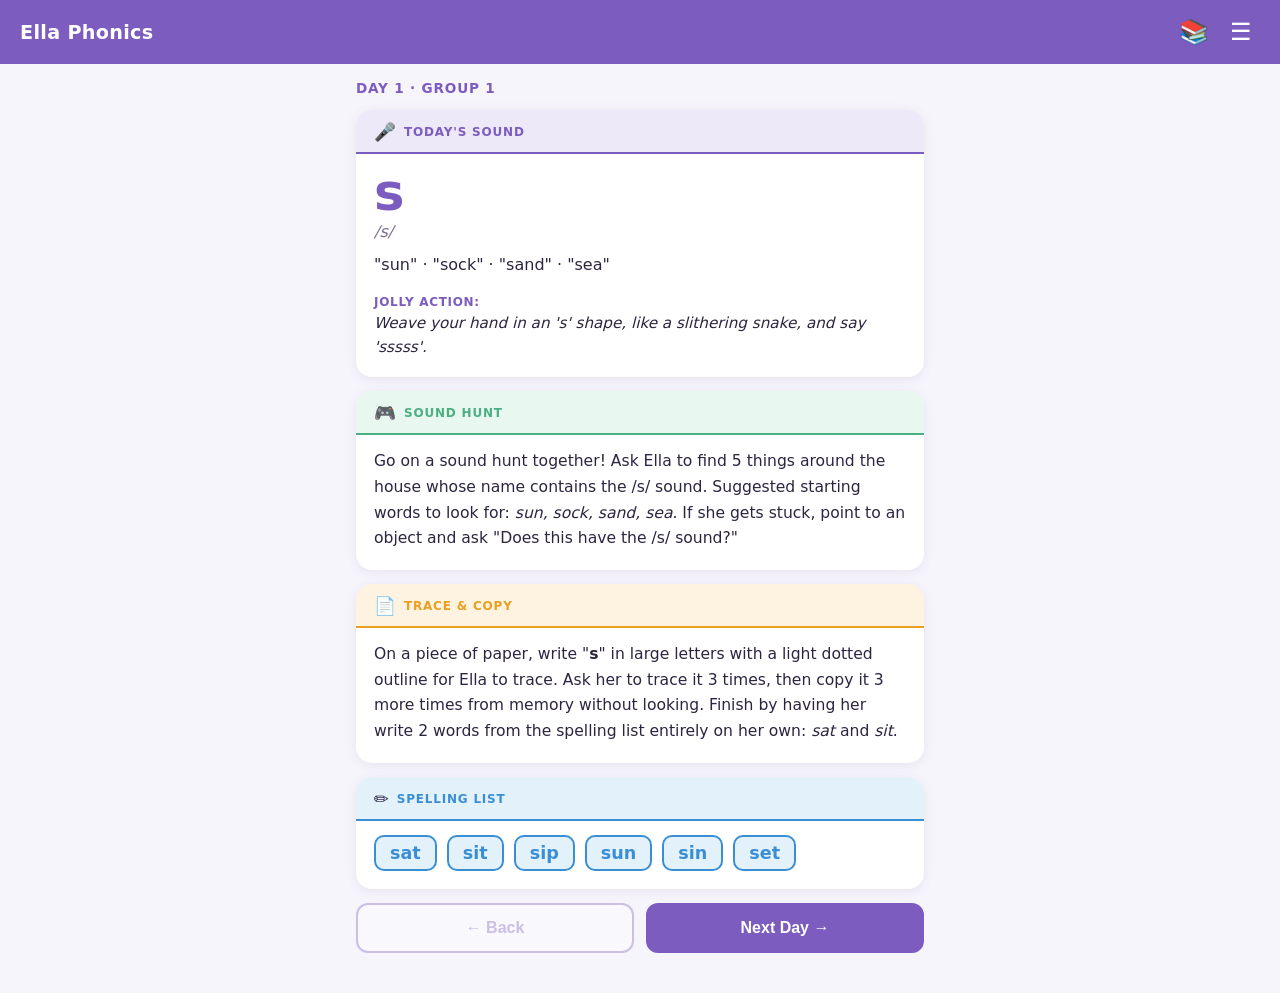
==== index.html @ 1ae78e82 "Add worksheet library with 19 corrected images - Worksheet library view (📚 button in header) showing" ====
<!DOCTYPE html>
<html lang="en">
<head>
  <meta charset="UTF-8" />
  <meta name="viewport" content="width=device-width, initial-scale=1.0" />
  <meta name="theme-color" content="#7c5cbf" />
  <meta name="description" content="Daily Jolly Phonics lesson planner for Ella" />
  <meta name="apple-mobile-web-app-capable" content="yes" />
  <meta name="apple-mobile-web-app-status-bar-style" content="default" />
  <meta name="apple-mobile-web-app-title" content="Ella Phonics" />
  <link rel="apple-touch-icon" href="icons/icon.svg" />
  <link rel="manifest" href="manifest.json" />
  <link rel="stylesheet" href="style.css" />
  <title>Ella Phonics</title>
</head>
<body>

  <!-- ── HEADER ─────────────────────────────────────────── -->
  <header class="app-header">
    <div class="header-left">
      <span class="app-title">Ella Phonics</span>
    </div>
    <div class="header-right">
      <button class="icon-btn" id="worksheetLibBtn" aria-label="Worksheet library" title="Worksheet Library">&#128218;</button>
      <button class="icon-btn" id="menuBtn" aria-label="Open menu">&#9776;</button>
    </div>
  </header>

  <!-- ── MAIN LESSON VIEW ───────────────────────────────── -->
  <main id="lessonView" class="view active">
    <div class="day-label" id="dayLabel">Day 1 &middot; Group 1</div>

    <!-- Sound Card -->
    <section class="card card-sound" id="soundCard">
      <div class="card-header">
        <span class="card-icon">&#127908;</span>
        <span class="card-title">Today's Sound</span>
      </div>
      <div class="sound-display" id="soundSpelling"></div>
      <div class="sound-phoneme" id="soundPhoneme"></div>
      <div class="sound-keywords" id="soundKeywords"></div>
      <div class="sound-action-label">Jolly Action:</div>
      <div class="sound-action" id="soundAction"></div>
    </section>

    <!-- Game Card -->
    <section class="card card-game" id="gameCard">
      <div class="card-header">
        <span class="card-icon">&#127918;</span>
        <span class="card-title" id="gameTitle">Game</span>
      </div>
      <div class="card-body" id="gameBody"></div>
    </section>

    <!-- Worksheet Card -->
    <section class="card card-worksheet" id="worksheetCard">
      <div class="card-header">
        <span class="card-icon">&#128196;</span>
        <span class="card-title" id="worksheetTitle">Worksheet</span>
      </div>
      <div class="card-body" id="worksheetBody"></div>
    </section>

    <!-- Spelling List Card -->
    <section class="card card-spelling" id="spellingCard">
      <div class="card-header">
        <span class="card-icon">&#9999;&#65039;</span>
        <span class="card-title">Spelling List</span>
      </div>
      <ul class="spelling-list" id="spellingList"></ul>
    </section>

    <!-- Navigation -->
    <nav class="lesson-nav">
      <button class="nav-btn" id="prevBtn" aria-label="Previous day">&larr; Back</button>
      <button class="nav-btn nav-btn-primary" id="nextBtn" aria-label="Next day">Next Day &rarr;</button>
    </nav>
  </main>

  <!-- ── MENU / SETTINGS VIEW ───────────────────────────── -->
  <div id="menuOverlay" class="overlay hidden"></div>
  <aside id="menuPanel" class="menu-panel hidden">
    <div class="menu-header">
      <span class="menu-title">Menu</span>
      <button class="icon-btn" id="closeMenuBtn" aria-label="Close menu">&times;</button>
    </div>

    <div class="menu-section">
      <label class="menu-label" for="dayPicker">Jump to Day</label>
      <div class="day-picker-row">
        <select id="dayPicker" class="day-select"></select>
        <button class="btn-secondary" id="goToDay">Go</button>
      </div>
    </div>

    <div class="menu-section">
      <div class="menu-label">Progress</div>
      <div id="progressSummary" class="progress-summary"></div>
    </div>

    <div class="menu-section">
      <div class="curriculum-list" id="curriculumList"></div>
    </div>

    <div class="menu-section">
      <button class="btn-danger" id="resetBtn">Reset Progress</button>
    </div>
  </aside>

  <!-- ── WORKSHEET LIBRARY VIEW ───────────────────────── -->
  <main id="worksheetLibView" class="view">
    <div class="lib-header">
      <button class="icon-btn lib-back-btn" id="libBackBtn" aria-label="Back to lesson">&#8592; Back</button>
      <span class="lib-title">Worksheet Library</span>
    </div>
    <p class="lib-subtitle">Tap any worksheet to open it full screen.</p>
    <div class="worksheet-grid" id="worksheetGrid"></div>
  </main>

  <!-- ── WORKSHEET LIGHTBOX ────────────────────────────── -->
  <div id="lightboxOverlay" class="lightbox-overlay hidden">
    <button class="lightbox-close" id="lightboxClose" aria-label="Close">&times;</button>
    <div class="lightbox-label" id="lightboxLabel"></div>
    <img class="lightbox-img" id="lightboxImg" src="" alt="Worksheet" />
  </div>

  <!-- ── SCRIPTS ────────────────────────────────────────── -->
  <script src="curriculum.js"></script>
  <script src="worksheets.js"></script>
  <script src="app.js"></script>
  <script>
    // Register service worker
    if ('serviceWorker' in navigator) {
      window.addEventListener('load', () => {
        navigator.serviceWorker.register('sw.js').catch(() => {});
      });
    }
  </script>
</body>
</html>
---- style.css ----
/* ── RESET & BASE ─────────────────────────────────────── */
*, *::before, *::after { box-sizing: border-box; margin: 0; padding: 0; }

:root {
  --purple:     #7c5cbf;
  --purple-light: #ede9f8;
  --green:      #4caf82;
  --green-light: #e8f7f0;
  --amber:      #e8a020;
  --amber-light: #fdf3e0;
  --blue:       #3a8fd4;
  --blue-light: #e3f1fb;
  --bg:         #f7f5fc;
  --text:       #2d2540;
  --text-muted: #7a6e8e;
  --card-bg:    #ffffff;
  --radius:     16px;
  --shadow:     0 2px 12px rgba(44,34,80,0.09);
  --font:       system-ui, -apple-system, sans-serif;
}

html { font-size: 16px; }

body {
  font-family: var(--font);
  background: var(--bg);
  color: var(--text);
  min-height: 100dvh;
  padding-bottom: env(safe-area-inset-bottom, 16px);
}

/* ── HEADER ───────────────────────────────────────────── */
.app-header {
  display: flex;
  align-items: center;
  justify-content: space-between;
  padding: 14px 20px;
  background: var(--purple);
  color: #fff;
  position: sticky;
  top: 0;
  z-index: 100;
}

.app-title {
  font-size: 1.2rem;
  font-weight: 700;
  letter-spacing: 0.3px;
}

.icon-btn {
  background: none;
  border: none;
  color: inherit;
  font-size: 1.5rem;
  cursor: pointer;
  padding: 6px 8px;
  border-radius: 8px;
  line-height: 1;
  touch-action: manipulation;
}

.icon-btn:hover { background: rgba(255,255,255,0.15); }

/* ── VIEWS ────────────────────────────────────────────── */
.view { display: none; padding: 16px; max-width: 600px; margin: 0 auto; }
.view.active { display: block; }

/* ── DAY LABEL ────────────────────────────────────────── */
.day-label {
  font-size: 0.85rem;
  font-weight: 600;
  color: var(--purple);
  text-transform: uppercase;
  letter-spacing: 0.8px;
  margin-bottom: 14px;
}

/* ── CARDS ────────────────────────────────────────────── */
.card {
  background: var(--card-bg);
  border-radius: var(--radius);
  box-shadow: var(--shadow);
  margin-bottom: 14px;
  overflow: hidden;
}

.card-header {
  display: flex;
  align-items: center;
  gap: 8px;
  padding: 12px 18px 10px;
  border-bottom: 2px solid transparent;
}

.card-icon { font-size: 1.1rem; }

.card-title {
  font-size: 0.75rem;
  font-weight: 700;
  text-transform: uppercase;
  letter-spacing: 0.8px;
}

.card-body {
  padding: 14px 18px 18px;
  font-size: 0.975rem;
  line-height: 1.65;
  color: var(--text);
}

/* Sound card */
.card-sound .card-header { border-bottom-color: var(--purple); background: var(--purple-light); }
.card-sound .card-title { color: var(--purple); }

.sound-display {
  padding: 10px 18px 0;
  font-size: 3.2rem;
  font-weight: 800;
  color: var(--purple);
  letter-spacing: 2px;
  line-height: 1.1;
}

.sound-phoneme {
  padding: 2px 18px 6px;
  font-size: 1rem;
  color: var(--text-muted);
  font-style: italic;
}

.sound-keywords {
  padding: 4px 18px 10px;
  font-size: 1rem;
  color: var(--text);
  line-height: 1.7;
}

.sound-action-label {
  padding: 6px 18px 2px;
  font-size: 0.75rem;
  font-weight: 700;
  text-transform: uppercase;
  letter-spacing: 0.7px;
  color: var(--purple);
}

.sound-action {
  padding: 0 18px 18px;
  font-size: 0.95rem;
  line-height: 1.6;
  color: var(--text);
  font-style: italic;
}

/* Game card */
.card-game .card-header { border-bottom-color: var(--green); background: var(--green-light); }
.card-game .card-title { color: var(--green); }

/* Worksheet card */
.card-worksheet .card-header { border-bottom-color: var(--amber); background: var(--amber-light); }
.card-worksheet .card-title { color: var(--amber); }

/* Spelling card */
.card-spelling .card-header { border-bottom-color: var(--blue); background: var(--blue-light); }
.card-spelling .card-title { color: var(--blue); }

.spelling-list {
  list-style: none;
  padding: 14px 18px 18px;
  display: flex;
  flex-wrap: wrap;
  gap: 10px;
}

.spelling-list li {
  background: var(--blue-light);
  border: 2px solid var(--blue);
  border-radius: 10px;
  padding: 6px 14px;
  font-size: 1.1rem;
  font-weight: 600;
  color: var(--blue);
}

/* ── NAVIGATION ───────────────────────────────────────── */
.lesson-nav {
  display: flex;
  gap: 12px;
  margin-top: 4px;
  margin-bottom: 24px;
}

.nav-btn {
  flex: 1;
  padding: 14px;
  border-radius: 12px;
  border: 2px solid var(--purple);
  background: var(--card-bg);
  color: var(--purple);
  font-size: 1rem;
  font-weight: 600;
  cursor: pointer;
  touch-action: manipulation;
  transition: background 0.15s, color 0.15s;
}

.nav-btn:hover, .nav-btn:active { background: var(--purple-light); }
.nav-btn:disabled { opacity: 0.35; cursor: default; }

.nav-btn-primary {
  background: var(--purple);
  color: #fff;
}
.nav-btn-primary:hover, .nav-btn-primary:active { background: #6a4faa; }
.nav-btn-primary:disabled { background: var(--purple); opacity: 0.35; }

/* ── MENU PANEL ───────────────────────────────────────── */
.overlay {
  position: fixed;
  inset: 0;
  background: rgba(0,0,0,0.4);
  z-index: 200;
}

.menu-panel {
  position: fixed;
  top: 0;
  right: 0;
  bottom: 0;
  width: min(320px, 90vw);
  background: var(--card-bg);
  z-index: 201;
  overflow-y: auto;
  display: flex;
  flex-direction: column;
  padding-bottom: env(safe-area-inset-bottom, 16px);
}

.hidden { display: none !important; }

.menu-header {
  display: flex;
  align-items: center;
  justify-content: space-between;
  padding: 16px 20px;
  background: var(--purple);
  color: #fff;
  position: sticky;
  top: 0;
}

.menu-title { font-size: 1.1rem; font-weight: 700; }

.menu-section {
  padding: 16px 20px;
  border-bottom: 1px solid #ede9f8;
}

.menu-label {
  font-size: 0.78rem;
  font-weight: 700;
  text-transform: uppercase;
  letter-spacing: 0.7px;
  color: var(--text-muted);
  margin-bottom: 10px;
}

.day-picker-row {
  display: flex;
  gap: 8px;
}

.day-select {
  flex: 1;
  padding: 10px 12px;
  border-radius: 10px;
  border: 2px solid #ede9f8;
  font-size: 0.95rem;
  background: var(--bg);
  color: var(--text);
}

.btn-secondary {
  padding: 10px 18px;
  border-radius: 10px;
  border: 2px solid var(--purple);
  background: var(--purple-light);
  color: var(--purple);
  font-size: 0.95rem;
  font-weight: 600;
  cursor: pointer;
}

.progress-summary {
  font-size: 0.95rem;
  color: var(--text);
  line-height: 1.6;
}

.curriculum-list {
  display: flex;
  flex-direction: column;
  gap: 4px;
}

.curriculum-item {
  display: flex;
  align-items: center;
  gap: 10px;
  padding: 8px 10px;
  border-radius: 10px;
  cursor: pointer;
  transition: background 0.12s;
}

.curriculum-item:hover { background: var(--purple-light); }
.curriculum-item.current { background: var(--purple-light); font-weight: 600; }
.curriculum-item.done { color: var(--text-muted); }

.curriculum-item .ci-day {
  font-size: 0.72rem;
  font-weight: 700;
  color: var(--text-muted);
  min-width: 36px;
}

.curriculum-item .ci-spelling {
  font-size: 1rem;
  font-weight: 700;
  min-width: 40px;
  color: var(--purple);
}

.curriculum-item .ci-sound {
  font-size: 0.85rem;
  color: var(--text-muted);
}

.curriculum-item .ci-check {
  margin-left: auto;
  font-size: 0.85rem;
  color: var(--green);
}

.group-header {
  font-size: 0.72rem;
  font-weight: 700;
  text-transform: uppercase;
  letter-spacing: 0.8px;
  color: var(--purple);
  padding: 12px 10px 4px;
}

.btn-danger {
  width: 100%;
  padding: 12px;
  border-radius: 10px;
  border: 2px solid #e05;
  background: #fff0f3;
  color: #c00040;
  font-size: 0.95rem;
  font-weight: 600;
  cursor: pointer;
}

/* ── WORKSHEET LIBRARY VIEW ───────────────────────────── */
.lib-header {
  display: flex;
  align-items: center;
  gap: 10px;
  padding: 12px 16px 8px;
  position: sticky;
  top: 0;
  background: var(--bg);
  z-index: 10;
}

.lib-back-btn {
  color: var(--purple);
  font-size: 1.1rem;
  font-weight: 700;
  padding: 6px 10px;
  border-radius: 8px;
}

.lib-back-btn:hover { background: var(--purple-light); }

.lib-title {
  font-size: 1.1rem;
  font-weight: 700;
  color: var(--text);
}

.lib-subtitle {
  font-size: 0.88rem;
  color: var(--text-muted);
  padding: 0 16px 12px;
}

.worksheet-grid {
  display: grid;
  grid-template-columns: 1fr 1fr;
  gap: 12px;
  padding: 0 16px 32px;
}

.ws-card {
  background: var(--card-bg);
  border-radius: 14px;
  box-shadow: var(--shadow);
  cursor: pointer;
  overflow: hidden;
  transition: transform 0.12s;
  -webkit-tap-highlight-color: transparent;
}

.ws-card:active { transform: scale(0.97); }

.ws-thumb {
  width: 100%;
  aspect-ratio: 3/4;
  object-fit: cover;
  object-position: top;
  display: block;
  background: #f0eef8;
}

.ws-info {
  padding: 8px 10px 10px;
}

.ws-title {
  font-size: 0.78rem;
  font-weight: 700;
  color: var(--purple);
  line-height: 1.3;
  margin-bottom: 2px;
}

.ws-desc {
  font-size: 0.7rem;
  color: var(--text-muted);
  line-height: 1.4;
}

/* ── LIGHTBOX ─────────────────────────────────────────── */
.lightbox-overlay {
  position: fixed;
  inset: 0;
  background: rgba(0,0,0,0.92);
  z-index: 500;
  display: flex;
  flex-direction: column;
  align-items: center;
  justify-content: flex-start;
  overflow-y: auto;
  padding: 16px;
}

.lightbox-close {
  position: fixed;
  top: 12px;
  right: 16px;
  background: rgba(255,255,255,0.15);
  border: none;
  color: #fff;
  font-size: 2rem;
  line-height: 1;
  padding: 4px 12px;
  border-radius: 8px;
  cursor: pointer;
  z-index: 501;
}

.lightbox-label {
  color: #fff;
  font-size: 0.9rem;
  font-weight: 600;
  text-align: center;
  margin: 48px 0 12px;
  padding: 0 40px;
  line-height: 1.4;
}

.lightbox-img {
  width: 100%;
  max-width: 700px;
  border-radius: 10px;
  display: block;
}
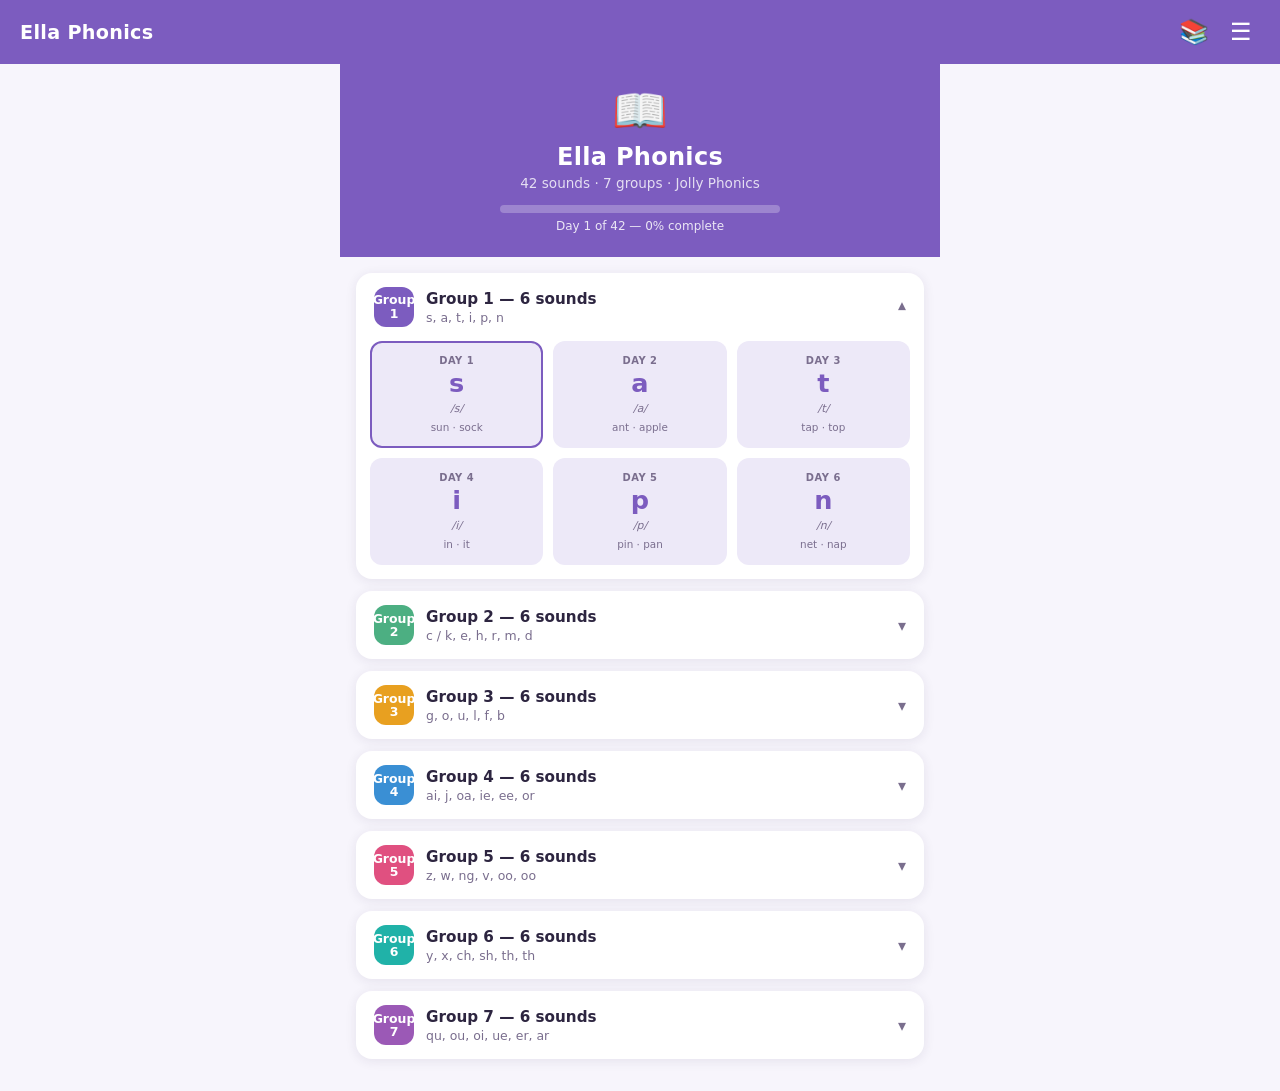
==== commit 21d4675b: "Add files via upload" ====
--- a/index.html
+++ b/index.html
@@ -8,14 +8,200 @@
   <meta name="apple-mobile-web-app-capable" content="yes" />
   <meta name="apple-mobile-web-app-status-bar-style" content="default" />
   <meta name="apple-mobile-web-app-title" content="Ella Phonics" />
-  <link rel="apple-touch-icon" href="icons/icon.svg" />
   <link rel="manifest" href="manifest.json" />
   <link rel="stylesheet" href="style.css" />
   <title>Ella Phonics</title>
+  <style>
+    /* ── DASHBOARD ─────────────────────────────────────── */
+    #dashboardView {
+      display: none;
+      padding: 0 0 32px;
+      max-width: 600px;
+      margin: 0 auto;
+    }
+    #dashboardView.active { display: block; }
+
+    .dash-hero {
+      background: var(--purple);
+      color: #fff;
+      padding: 20px 20px 24px;
+      text-align: center;
+    }
+    .dash-hero-emoji { font-size: 2.8rem; margin-bottom: 6px; }
+    .dash-hero-title { font-size: 1.5rem; font-weight: 800; letter-spacing: 0.3px; }
+    .dash-hero-sub { font-size: 0.85rem; opacity: 0.8; margin-top: 4px; }
+
+    .dash-progress-bar-wrap {
+      background: rgba(255,255,255,0.25);
+      border-radius: 99px;
+      height: 8px;
+      margin: 14px auto 0;
+      max-width: 280px;
+      overflow: hidden;
+    }
+    .dash-progress-bar-fill {
+      height: 100%;
+      background: #fff;
+      border-radius: 99px;
+      transition: width 0.4s;
+    }
+    .dash-progress-label {
+      font-size: 0.75rem;
+      opacity: 0.85;
+      margin-top: 6px;
+    }
+
+    .dash-groups { padding: 16px 16px 0; display: flex; flex-direction: column; gap: 12px; }
+
+    .group-card {
+      background: #fff;
+      border-radius: 16px;
+      box-shadow: 0 2px 12px rgba(44,34,80,0.09);
+      overflow: hidden;
+    }
+
+    .group-card-header {
+      display: flex;
+      align-items: center;
+      justify-content: space-between;
+      padding: 14px 18px;
+      cursor: pointer;
+      user-select: none;
+      -webkit-tap-highlight-color: transparent;
+    }
+    .group-card-header:active { background: var(--purple-light); }
+
+    .group-card-left { display: flex; align-items: center; gap: 12px; }
+
+    .group-badge {
+      width: 40px; height: 40px;
+      border-radius: 12px;
+      background: var(--purple);
+      color: #fff;
+      font-size: 0.78rem;
+      font-weight: 800;
+      display: flex; align-items: center; justify-content: center;
+      text-align: center;
+      line-height: 1.1;
+      flex-shrink: 0;
+    }
+
+    .group-card-title { font-size: 0.95rem; font-weight: 700; color: var(--text); }
+    .group-card-sounds { font-size: 0.78rem; color: var(--text-muted); margin-top: 2px; }
+
+    .group-chevron {
+      font-size: 1rem;
+      color: var(--text-muted);
+      transition: transform 0.2s;
+      flex-shrink: 0;
+    }
+    .group-card.open .group-chevron { transform: rotate(180deg); }
+
+    .group-day-grid {
+      display: none;
+      grid-template-columns: 1fr 1fr 1fr;
+      gap: 10px;
+      padding: 0 14px 14px;
+    }
+    .group-card.open .group-day-grid { display: grid; }
+
+    .day-tile {
+      background: var(--purple-light);
+      border-radius: 12px;
+      padding: 12px 10px;
+      cursor: pointer;
+      display: flex;
+      flex-direction: column;
+      align-items: center;
+      gap: 5px;
+      text-align: center;
+      border: 2px solid transparent;
+      transition: border-color 0.15s, background 0.15s;
+      -webkit-tap-highlight-color: transparent;
+      position: relative;
+    }
+    .day-tile:active { background: #ddd6f5; }
+    .day-tile.current-day { border-color: var(--purple); }
+    .day-tile.done-day { opacity: 0.55; }
+
+    .day-tile-day {
+      font-size: 0.62rem;
+      font-weight: 700;
+      text-transform: uppercase;
+      letter-spacing: 0.5px;
+      color: var(--text-muted);
+    }
+    .day-tile-spelling {
+      font-size: 1.6rem;
+      font-weight: 800;
+      color: var(--purple);
+      line-height: 1;
+    }
+    .day-tile-sound {
+      font-size: 0.68rem;
+      color: var(--text-muted);
+      font-style: italic;
+    }
+    .day-tile-keywords {
+      font-size: 0.65rem;
+      color: var(--text-muted);
+      line-height: 1.4;
+    }
+    .day-tile-check {
+      position: absolute;
+      top: 6px; right: 8px;
+      font-size: 0.75rem;
+      color: var(--green);
+      font-weight: 800;
+    }
+    .day-tile.current-day .day-tile-spelling { color: var(--purple); }
+
+    /* ── LESSON VIEW BACK BUTTON ───────────────────────── */
+    .lesson-back-btn {
+      display: flex;
+      align-items: center;
+      gap: 6px;
+      padding: 14px 20px 0;
+      max-width: 600px;
+      margin: 0 auto;
+    }
+    .back-btn {
+      background: none;
+      border: none;
+      color: var(--purple);
+      font-size: 0.9rem;
+      font-weight: 700;
+      cursor: pointer;
+      padding: 8px 0;
+      display: flex;
+      align-items: center;
+      gap: 4px;
+      -webkit-tap-highlight-color: transparent;
+    }
+    .back-btn:active { opacity: 0.6; }
+
+    /* ── VIEW TRANSITIONS ──────────────────────────────── */
+    .view, #dashboardView {
+      animation: none;
+    }
+    @keyframes slideInRight {
+      from { transform: translateX(100%); opacity: 0; }
+      to   { transform: translateX(0);    opacity: 1; }
+    }
+    @keyframes slideOutLeft {
+      from { transform: translateX(0);    opacity: 1; }
+      to   { transform: translateX(-30%); opacity: 0; }
+    }
+    .slide-in  { animation: slideInRight 0.22s ease both; }
+    .slide-out { animation: slideOutLeft 0.22s ease both; }
+
+    /* Hide header worksheet button when in lesson (back button handles nav) */
+    #worksheetLibBtn { display: inline-flex; }
+  </style>
 </head>
 <body>
 
-  <!-- ── HEADER ─────────────────────────────────────────── -->
+  <!-- ── HEADER ───────────────────────────────────────── -->
   <header class="app-header">
     <div class="header-left">
       <span class="app-title">Ella Phonics</span>
@@ -26,12 +212,32 @@
     </div>
   </header>
 
-  <!-- ── MAIN LESSON VIEW ───────────────────────────────── -->
-  <main id="lessonView" class="view active">
-    <div class="day-label" id="dayLabel">Day 1 &middot; Group 1</div>
+  <!-- ── DASHBOARD VIEW ───────────────────────────────── -->
+  <div id="dashboardView">
+    <div class="dash-hero">
+      <div class="dash-hero-emoji">📖</div>
+      <div class="dash-hero-title">Ella Phonics</div>
+      <div class="dash-hero-sub">42 sounds · 7 groups · Jolly Phonics</div>
+      <div class="dash-progress-bar-wrap">
+        <div class="dash-progress-bar-fill" id="dashProgressFill" style="width:0%"></div>
+      </div>
+      <div class="dash-progress-label" id="dashProgressLabel">Day 1 of 42</div>
+    </div>
+    <div class="dash-groups" id="dashGroups"></div>
+  </div>
+
+  <!-- ── LESSON VIEW ──────────────────────────────────── -->
+  <main id="lessonView" class="view">
+    <div class="lesson-back-btn">
+      <button class="back-btn" id="backToDashBtn">&#8592; All Groups</button>
+    </div>
+
+    <div style="padding: 8px 16px 0; max-width:600px; margin:0 auto;">
+      <div class="day-label" id="dayLabel">Day 1 · Group 1</div>
+    </div>
 
     <!-- Sound Card -->
-    <section class="card card-sound" id="soundCard">
+    <section class="card card-sound" id="soundCard" style="max-width:600px;margin:0 auto 14px;margin-left:16px;margin-right:16px;">
       <div class="card-header">
         <span class="card-icon">&#127908;</span>
         <span class="card-title">Today's Sound</span>
@@ -44,7 +250,7 @@
     </section>
 
     <!-- Game Card -->
-    <section class="card card-game" id="gameCard">
+    <section class="card card-game" id="gameCard" style="max-width:600px;margin:0 auto 14px;margin-left:16px;margin-right:16px;">
       <div class="card-header">
         <span class="card-icon">&#127918;</span>
         <span class="card-title" id="gameTitle">Game</span>
@@ -53,7 +259,7 @@
     </section>
 
     <!-- Worksheet Card -->
-    <section class="card card-worksheet" id="worksheetCard">
+    <section class="card card-worksheet" id="worksheetCard" style="max-width:600px;margin:0 auto 14px;margin-left:16px;margin-right:16px;">
       <div class="card-header">
         <span class="card-icon">&#128196;</span>
         <span class="card-title" id="worksheetTitle">Worksheet</span>
@@ -62,7 +268,7 @@
     </section>
 
     <!-- Spelling List Card -->
-    <section class="card card-spelling" id="spellingCard">
+    <section class="card card-spelling" id="spellingCard" style="max-width:600px;margin:0 auto 14px;margin-left:16px;margin-right:16px;">
       <div class="card-header">
         <span class="card-icon">&#9999;&#65039;</span>
         <span class="card-title">Spelling List</span>
@@ -71,20 +277,19 @@
     </section>
 
     <!-- Navigation -->
-    <nav class="lesson-nav">
+    <nav class="lesson-nav" style="max-width:600px;margin:0 auto 24px;padding:0 16px;">
       <button class="nav-btn" id="prevBtn" aria-label="Previous day">&larr; Back</button>
       <button class="nav-btn nav-btn-primary" id="nextBtn" aria-label="Next day">Next Day &rarr;</button>
     </nav>
   </main>
 
-  <!-- ── MENU / SETTINGS VIEW ───────────────────────────── -->
+  <!-- ── MENU PANEL ────────────────────────────────────── -->
   <div id="menuOverlay" class="overlay hidden"></div>
   <aside id="menuPanel" class="menu-panel hidden">
     <div class="menu-header">
       <span class="menu-title">Menu</span>
       <button class="icon-btn" id="closeMenuBtn" aria-label="Close menu">&times;</button>
     </div>
-
     <div class="menu-section">
       <label class="menu-label" for="dayPicker">Jump to Day</label>
       <div class="day-picker-row">
@@ -92,16 +297,13 @@
         <button class="btn-secondary" id="goToDay">Go</button>
       </div>
     </div>
-
     <div class="menu-section">
       <div class="menu-label">Progress</div>
       <div id="progressSummary" class="progress-summary"></div>
     </div>
-
     <div class="menu-section">
       <div class="curriculum-list" id="curriculumList"></div>
     </div>
-
     <div class="menu-section">
       <button class="btn-danger" id="resetBtn">Reset Progress</button>
     </div>
@@ -110,31 +312,393 @@
   <!-- ── WORKSHEET LIBRARY VIEW ───────────────────────── -->
   <main id="worksheetLibView" class="view">
     <div class="lib-header">
-      <button class="icon-btn lib-back-btn" id="libBackBtn" aria-label="Back to lesson">&#8592; Back</button>
+      <button class="icon-btn lib-back-btn" id="libBackBtn" aria-label="Back">&#8592; Back</button>
       <span class="lib-title">Worksheet Library</span>
     </div>
     <p class="lib-subtitle">Tap any worksheet to open it full screen.</p>
     <div class="worksheet-grid" id="worksheetGrid"></div>
   </main>
 
-  <!-- ── WORKSHEET LIGHTBOX ────────────────────────────── -->
+  <!-- ── WORKSHEET LIGHTBOX ───────────────────────────── -->
   <div id="lightboxOverlay" class="lightbox-overlay hidden">
     <button class="lightbox-close" id="lightboxClose" aria-label="Close">&times;</button>
     <div class="lightbox-label" id="lightboxLabel"></div>
     <img class="lightbox-img" id="lightboxImg" src="" alt="Worksheet" />
   </div>
 
-  <!-- ── SCRIPTS ────────────────────────────────────────── -->
   <script src="curriculum.js"></script>
   <script src="worksheets.js"></script>
-  <script src="app.js"></script>
   <script>
-    // Register service worker
-    if ('serviceWorker' in navigator) {
-      window.addEventListener('load', () => {
-        navigator.serviceWorker.register('sw.js').catch(() => {});
+  // ── STATE ──────────────────────────────────────────────────
+  const STORAGE_KEY = 'ella_phonics_day';
+
+  function getCurrentDay() {
+    return parseInt(localStorage.getItem(STORAGE_KEY) || '1', 10);
+  }
+  function setCurrentDay(day) {
+    const clamped = Math.max(1, Math.min(day, CURRICULUM.length));
+    localStorage.setItem(STORAGE_KEY, String(clamped));
+    return clamped;
+  }
+
+  // ── VIEW MANAGEMENT ────────────────────────────────────────
+  const dashboardView    = document.getElementById('dashboardView');
+  const lessonView       = document.getElementById('lessonView');
+  const worksheetLibView = document.getElementById('worksheetLibView');
+
+  function showDashboard() {
+    worksheetLibView.classList.remove('active');
+    lessonView.classList.remove('active');
+    dashboardView.classList.add('active');
+    renderDashboard();
+    window.scrollTo({ top: 0, behavior: 'smooth' });
+  }
+
+  function showLesson(dayNumber, fromDashboard) {
+    dashboardView.classList.remove('active');
+    worksheetLibView.classList.remove('active');
+    if (fromDashboard) {
+      lessonView.classList.add('slide-in');
+      lessonView.addEventListener('animationend', () => lessonView.classList.remove('slide-in'), { once: true });
+    }
+    lessonView.classList.add('active');
+    renderLesson(dayNumber);
+    window.scrollTo({ top: 0, behavior: 'smooth' });
+  }
+
+  function showLibrary() {
+    lessonView.classList.remove('active');
+    dashboardView.classList.remove('active');
+    worksheetLibView.classList.add('active');
+    renderWorksheetGrid();
+    window.scrollTo({ top: 0, behavior: 'smooth' });
+  }
+
+  function hideLibrary() {
+    worksheetLibView.classList.remove('active');
+    // Return to whichever was active before
+    if (lessonView._wasActive) {
+      lessonView.classList.add('active');
+    } else {
+      showDashboard();
+    }
+  }
+
+  // ── DASHBOARD ──────────────────────────────────────────────
+  function renderDashboard() {
+    const currentDay = getCurrentDay();
+    const total = CURRICULUM.length;
+    const pct = Math.round(((currentDay - 1) / total) * 100);
+
+    document.getElementById('dashProgressFill').style.width = pct + '%';
+    document.getElementById('dashProgressLabel').textContent =
+      `Day ${currentDay} of ${total} — ${pct}% complete`;
+
+    const container = document.getElementById('dashGroups');
+    container.innerHTML = '';
+
+    // Group lessons
+    const groups = {};
+    CURRICULUM.forEach(lesson => {
+      if (!groups[lesson.group]) groups[lesson.group] = [];
+      groups[lesson.group].push(lesson);
+    });
+
+    const groupColors = ['#7c5cbf','#4caf82','#e8a020','#3a8fd4','#e05080','#20b2a8','#9b59b6'];
+
+    Object.entries(groups).forEach(([groupNum, lessons], gi) => {
+      const gNum = parseInt(groupNum);
+      const isCurrentGroup = lessons.some(l => l.id === currentDay);
+      const color = groupColors[(gNum - 1) % groupColors.length];
+
+      const soundNames = lessons.map(l => l.spelling).join(', ');
+      const doneCount = lessons.filter(l => l.id < currentDay).length;
+
+      const card = document.createElement('div');
+      card.className = 'group-card' + (isCurrentGroup ? ' open' : '');
+      card.innerHTML = `
+        <div class="group-card-header" data-group="${gNum}">
+          <div class="group-card-left">
+            <div class="group-badge" style="background:${color}">
+              Group<br>${gNum}
+            </div>
+            <div>
+              <div class="group-card-title">Group ${gNum} — ${lessons.length} sounds</div>
+              <div class="group-card-sounds">${soundNames}</div>
+            </div>
+          </div>
+          <span class="group-chevron">▾</span>
+        </div>
+        <div class="group-day-grid">
+          ${lessons.map(lesson => {
+            const isCurrent = lesson.id === currentDay;
+            const isDone = lesson.id < currentDay;
+            return `<div class="day-tile${isCurrent ? ' current-day' : ''}${isDone ? ' done-day' : ''}"
+              data-day="${lesson.id}">
+              ${isDone ? '<span class="day-tile-check">✓</span>' : ''}
+              <div class="day-tile-day">Day ${lesson.id}</div>
+              <div class="day-tile-spelling" style="color:${color}">${lesson.spelling}</div>
+              <div class="day-tile-sound">${lesson.sound}</div>
+              <div class="day-tile-keywords">${lesson.keywords.slice(0,2).join(' · ')}</div>
+            </div>`;
+          }).join('')}
+        </div>`;
+
+      // Toggle group open/close
+      card.querySelector('.group-card-header').addEventListener('click', () => {
+        card.classList.toggle('open');
       });
-    }
+
+      // Day tile clicks
+      card.querySelectorAll('.day-tile').forEach(tile => {
+        tile.addEventListener('click', () => {
+          const day = parseInt(tile.dataset.day, 10);
+          setCurrentDay(day);
+          showLesson(day, true);
+          updateCurriculumList();
+        });
+      });
+
+      container.appendChild(card);
+    });
+  }
+
+  // ── GAME DESCRIPTIONS ─────────────────────────────────────
+  const GAME_TITLES = {
+    soundHunt:'Sound Hunt', iSpy:'I Spy', flashcardFlap:'Flashcard Flap',
+    clapAndCount:'Clap & Count', wordBuilding:'Word Building',
+    drawAndLabel:'Draw & Label', sillySentences:'Silly Sentences', beatTheClock:'Beat the Clock'
+  };
+
+  function renderGameText(lesson) {
+    const s = lesson.spelling, snd = lesson.sound;
+    const words = lesson.spellingList, keys = lesson.keywords;
+    switch (lesson.gameType) {
+      case 'soundHunt':     return `Go on a sound hunt! Find 5 things whose name contains the ${snd} sound. Try: <em>${keys.slice(0,4).join(', ')}</em>.`;
+      case 'iSpy':          return `Play I Spy using the <strong>${snd}</strong> sound. Take turns — let Ella be the spy too! Try: <em>${keys.slice(0,5).join(', ')}</em>.`;
+      case 'flashcardFlap': return `Write "<strong>${s}</strong>" on a card, flash it to Ella. Take turns: she picks a word, you write it, she reads it back. Words: <em>${words.join(', ')}</em>.`;
+      case 'clapAndCount':  return `Say each word slowly and clap once per sound (phoneme), not per letter. "rain" = 3 claps: /r/–/ai/–/n/. Words: <em>${words.join(', ')}</em>.`;
+      case 'wordBuilding':  return `Build spelling list words using letter tiles or paper squares. Mix up and rebuild! Words: <em>${words.join(', ')}</em>.`;
+      case 'drawAndLabel':  return `Ask Ella to draw 3 things with the ${snd} sound, then write the word under each. Ideas: <em>${keys.slice(0,4).join(', ')}</em>.`;
+      case 'sillySentences':return `Make silly sentences together using words from the list. Try: <em>${words.join(', ')}</em>.`;
+      case 'beatTheClock':  return `60-second timer — say as many ${snd} words as possible! Tally them and try to beat your score next time.`;
+      default: return '';
+    }
+  }
+
+  // ── WORKSHEET DESCRIPTIONS ────────────────────────────────
+  const WORKSHEET_TITLES = {
+    traceAndCopy:'Trace & Copy', fillInBlank:'Fill in the Blank', sortIt:'Sort It',
+    pictureWordMatch:'Picture–Word Match', sentenceWriting:'Sentence Writing', letterHunt:'Letter Hunt'
+  };
+
+  function renderWorksheetText(lesson) {
+    const s = lesson.spelling, snd = lesson.sound, words = lesson.spellingList;
+    switch (lesson.worksheetType) {
+      case 'traceAndCopy':    return `Write "<strong>${s}</strong>" with a dotted outline for Ella to trace 3 times, then copy 3 times from memory. Finish with: <em>${words[0]}</em> and <em>${words[1]}</em>.`;
+      case 'fillInBlank':     return `Write 4 words leaving a blank where "<strong>${s}</strong>" goes. Ella writes the missing letters. Words: <em>${words.slice(0,4).join(', ')}</em>.`;
+      case 'sortIt':          return `Write 8 words — 4 with ${snd}, 4 without. Ella circles those with today's sound. ${snd} words: <em>${words.join(', ')}</em>.`;
+      case 'pictureWordMatch':return `Draw 4 pictures from the spelling list. Write the word with "<strong>${s}</strong>" missing. Ella fills the gap. Words: <em>${words.slice(0,4).join(', ')}</em>.`;
+      case 'sentenceWriting': return `Ella writes a sentence using a spelling list word. Try: "<em>The ${words[0]} …</em>" or "<em>I can see a ${words[1]} …</em>".`;
+      case 'letterHunt':      return `Flip through a picture book together, finding every word with "<strong>${s}</strong>". Take turns spotting them!`;
+      default: return '';
+    }
+  }
+
+  // ── RENDER LESSON ─────────────────────────────────────────
+  function renderLesson(dayNumber) {
+    const lesson = CURRICULUM[dayNumber - 1];
+    if (!lesson) return;
+    document.getElementById('dayLabel').textContent = `Day ${dayNumber} · Group ${lesson.group}`;
+    document.getElementById('soundSpelling').textContent = lesson.spelling;
+    document.getElementById('soundPhoneme').textContent = lesson.sound;
+    document.getElementById('soundKeywords').textContent = lesson.keywords.slice(0,4).map(w => '"' + w + '"').join('  ·  ');
+    document.getElementById('soundAction').textContent = lesson.action;
+    document.getElementById('gameTitle').textContent = GAME_TITLES[lesson.gameType] || 'Game';
+    document.getElementById('gameBody').innerHTML = renderGameText(lesson);
+    document.getElementById('worksheetTitle').textContent = WORKSHEET_TITLES[lesson.worksheetType] || 'Worksheet';
+    document.getElementById('worksheetBody').innerHTML = renderWorksheetText(lesson);
+    const ul = document.getElementById('spellingList');
+    ul.innerHTML = '';
+    lesson.spellingList.forEach(word => {
+      const li = document.createElement('li');
+      li.textContent = word;
+      ul.appendChild(li);
+    });
+    document.getElementById('prevBtn').disabled = (dayNumber <= 1);
+    document.getElementById('nextBtn').disabled = (dayNumber >= CURRICULUM.length);
+  }
+
+  // ── LESSON NAV ────────────────────────────────────────────
+  document.getElementById('prevBtn').addEventListener('click', () => {
+    const day = setCurrentDay(getCurrentDay() - 1);
+    renderLesson(day);
+    updateCurriculumList();
+  });
+
+  document.getElementById('nextBtn').addEventListener('click', () => {
+    const day = setCurrentDay(getCurrentDay() + 1);
+    renderLesson(day);
+    updateCurriculumList();
+  });
+
+  // Back to dashboard
+  document.getElementById('backToDashBtn').addEventListener('click', showDashboard);
+
+  // Swipe right to go back to dashboard
+  let touchStartX = 0;
+  document.addEventListener('touchstart', e => { touchStartX = e.changedTouches[0].screenX; }, { passive: true });
+  document.addEventListener('touchend', e => {
+    const dx = e.changedTouches[0].screenX - touchStartX;
+    if (dx > 80 && lessonView.classList.contains('active')) {
+      showDashboard();
+    }
+  }, { passive: true });
+
+  // ── MENU ──────────────────────────────────────────────────
+  const menuOverlay = document.getElementById('menuOverlay');
+  const menuPanel   = document.getElementById('menuPanel');
+
+  function openMenu() {
+    menuOverlay.classList.remove('hidden');
+    menuPanel.classList.remove('hidden');
+    updateProgressSummary();
+  }
+  function closeMenu() {
+    menuOverlay.classList.add('hidden');
+    menuPanel.classList.add('hidden');
+  }
+
+  document.getElementById('menuBtn').addEventListener('click', openMenu);
+  document.getElementById('closeMenuBtn').addEventListener('click', closeMenu);
+  menuOverlay.addEventListener('click', closeMenu);
+
+  // ── DAY PICKER ────────────────────────────────────────────
+  function populateDayPicker() {
+    const select = document.getElementById('dayPicker');
+    select.innerHTML = '';
+    CURRICULUM.forEach(lesson => {
+      const opt = document.createElement('option');
+      opt.value = lesson.id;
+      opt.textContent = `Day ${lesson.id} — ${lesson.spelling} (${lesson.sound}) — Group ${lesson.group}`;
+      select.appendChild(opt);
+    });
+    select.value = getCurrentDay();
+  }
+
+  document.getElementById('goToDay').addEventListener('click', () => {
+    const val = parseInt(document.getElementById('dayPicker').value, 10);
+    const day = setCurrentDay(val);
+    showLesson(day, false);
+    updateCurriculumList();
+    closeMenu();
+  });
+
+  // ── PROGRESS SUMMARY ──────────────────────────────────────
+  function updateProgressSummary() {
+    const day = getCurrentDay();
+    const total = CURRICULUM.length;
+    const pct = Math.round(((day - 1) / total) * 100);
+    document.getElementById('progressSummary').textContent =
+      `Day ${day} of ${total} (${pct}% through the syllabus)`;
+  }
+
+  // ── CURRICULUM LIST IN MENU ───────────────────────────────
+  function updateCurriculumList() {
+    const container = document.getElementById('curriculumList');
+    const currentDay = getCurrentDay();
+    container.innerHTML = '';
+    let lastGroup = null;
+    CURRICULUM.forEach(lesson => {
+      if (lesson.group !== lastGroup) {
+        lastGroup = lesson.group;
+        const gh = document.createElement('div');
+        gh.className = 'group-header';
+        gh.textContent = `Group ${lesson.group}`;
+        container.appendChild(gh);
+      }
+      const item = document.createElement('div');
+      item.className = 'curriculum-item' +
+        (lesson.id === currentDay ? ' current' : '') +
+        (lesson.id < currentDay ? ' done' : '');
+      item.innerHTML =
+        `<span class="ci-day">Day ${lesson.id}</span>` +
+        `<span class="ci-spelling">${lesson.spelling}</span>` +
+        `<span class="ci-sound">${lesson.sound}</span>` +
+        (lesson.id < currentDay ? `<span class="ci-check">&#10003;</span>` : '');
+      item.addEventListener('click', () => {
+        const day = setCurrentDay(lesson.id);
+        document.getElementById('dayPicker').value = day;
+        showLesson(day, false);
+        updateCurriculumList();
+        closeMenu();
+      });
+      container.appendChild(item);
+    });
+  }
+
+  // ── RESET ─────────────────────────────────────────────────
+  document.getElementById('resetBtn').addEventListener('click', () => {
+    if (confirm('Reset progress back to Day 1?')) {
+      const day = setCurrentDay(1);
+      document.getElementById('dayPicker').value = day;
+      renderLesson(day);
+      updateCurriculumList();
+      showDashboard();
+      closeMenu();
+    }
+  });
+
+  // ── WORKSHEET LIBRARY ─────────────────────────────────────
+  const lightboxOverlay = document.getElementById('lightboxOverlay');
+  const lightboxImg     = document.getElementById('lightboxImg');
+  const lightboxLabel   = document.getElementById('lightboxLabel');
+
+  function renderWorksheetGrid() {
+    const grid = document.getElementById('worksheetGrid');
+    if (grid.childElementCount > 0) return;
+    WORKSHEETS.forEach(ws => {
+      const card = document.createElement('div');
+      card.className = 'ws-card';
+      card.innerHTML =
+        `<img class="ws-thumb" src="${ws.file}" alt="${ws.title}" loading="lazy" />` +
+        `<div class="ws-info"><div class="ws-title">${ws.title}</div><div class="ws-desc">${ws.desc}</div></div>`;
+      card.addEventListener('click', () => openLightbox(ws));
+      grid.appendChild(card);
+    });
+  }
+
+  function openLightbox(ws) {
+    lightboxImg.src = ws.file;
+    lightboxLabel.textContent = ws.title;
+    lightboxOverlay.classList.remove('hidden');
+    document.body.style.overflow = 'hidden';
+  }
+
+  function closeLightbox() {
+    lightboxOverlay.classList.add('hidden');
+    document.body.style.overflow = '';
+  }
+
+  document.getElementById('worksheetLibBtn').addEventListener('click', () => {
+    lessonView._wasActive = lessonView.classList.contains('active');
+    showLibrary();
+  });
+  document.getElementById('libBackBtn').addEventListener('click', hideLibrary);
+  document.getElementById('lightboxClose').addEventListener('click', closeLightbox);
+  lightboxOverlay.addEventListener('click', e => { if (e.target === lightboxOverlay) closeLightbox(); });
+
+  // ── INIT ──────────────────────────────────────────────────
+  (function init() {
+    populateDayPicker();
+    updateCurriculumList();
+    showDashboard();
+  })();
+
+  // Service worker
+  if ('serviceWorker' in navigator) {
+    window.addEventListener('load', () => navigator.serviceWorker.register('sw.js').catch(() => {}));
+  }
   </script>
 </body>
 </html>
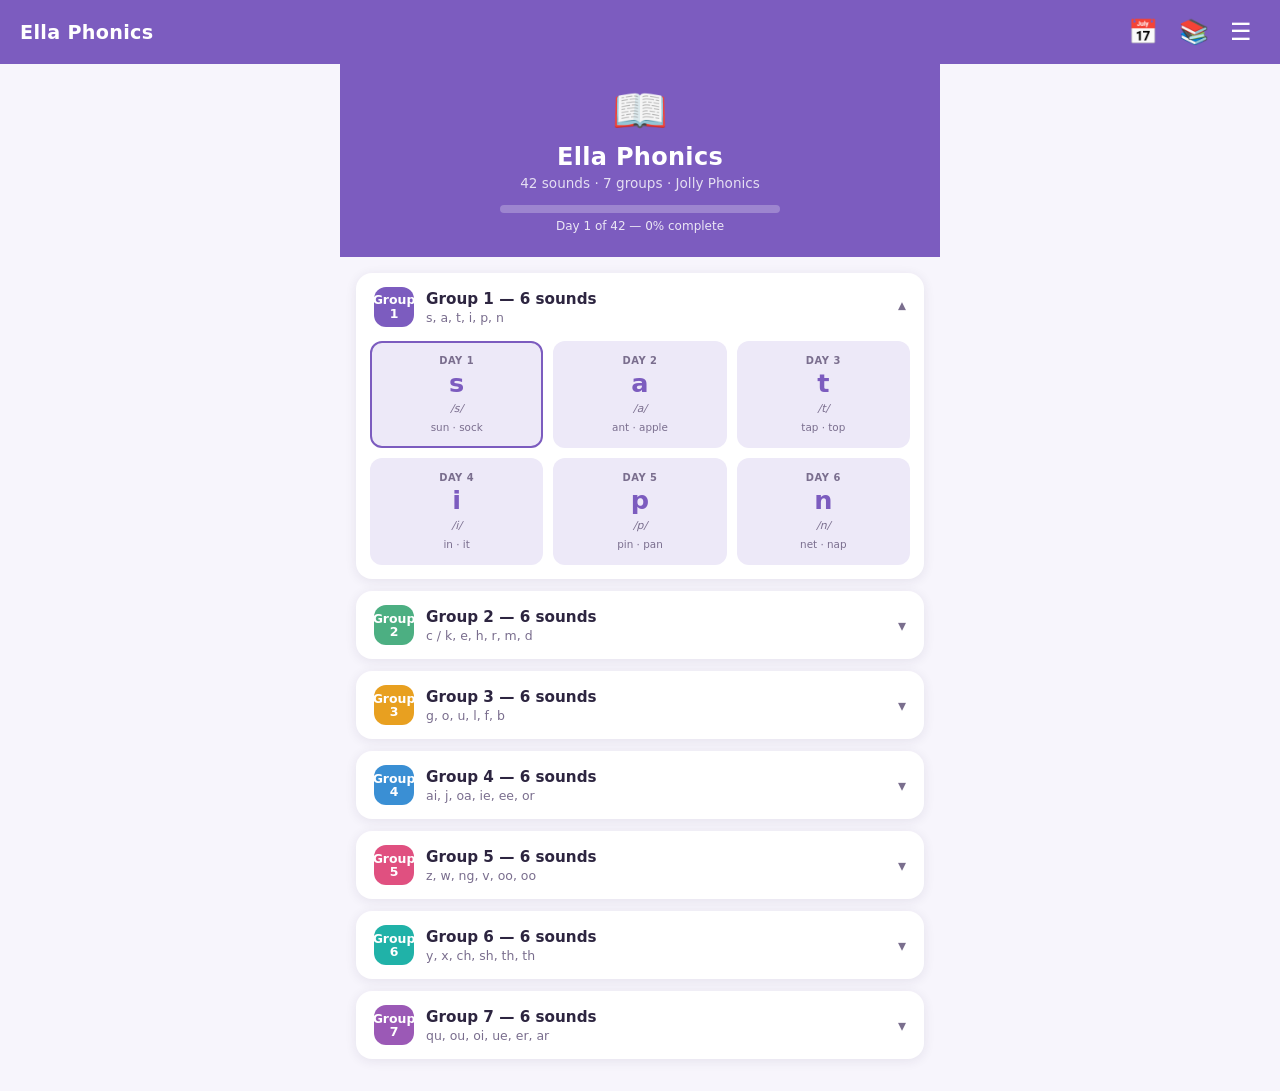
==== commit 3ef7597f: "Add 36-week Jolly Phonics Teacher Dashboard - dashboard.html: full sidebar + week view + day cards, " ====
--- a/index.html
+++ b/index.html
@@ -207,6 +207,7 @@
       <span class="app-title">Ella Phonics</span>
     </div>
     <div class="header-right">
+      <a href="dashboard.html" class="icon-btn" title="36-Week Timetable" style="text-decoration:none;display:inline-flex;align-items:center;justify-content:center">&#128197;</a>
       <button class="icon-btn" id="worksheetLibBtn" aria-label="Worksheet library" title="Worksheet Library">&#128218;</button>
       <button class="icon-btn" id="menuBtn" aria-label="Open menu">&#9776;</button>
     </div>
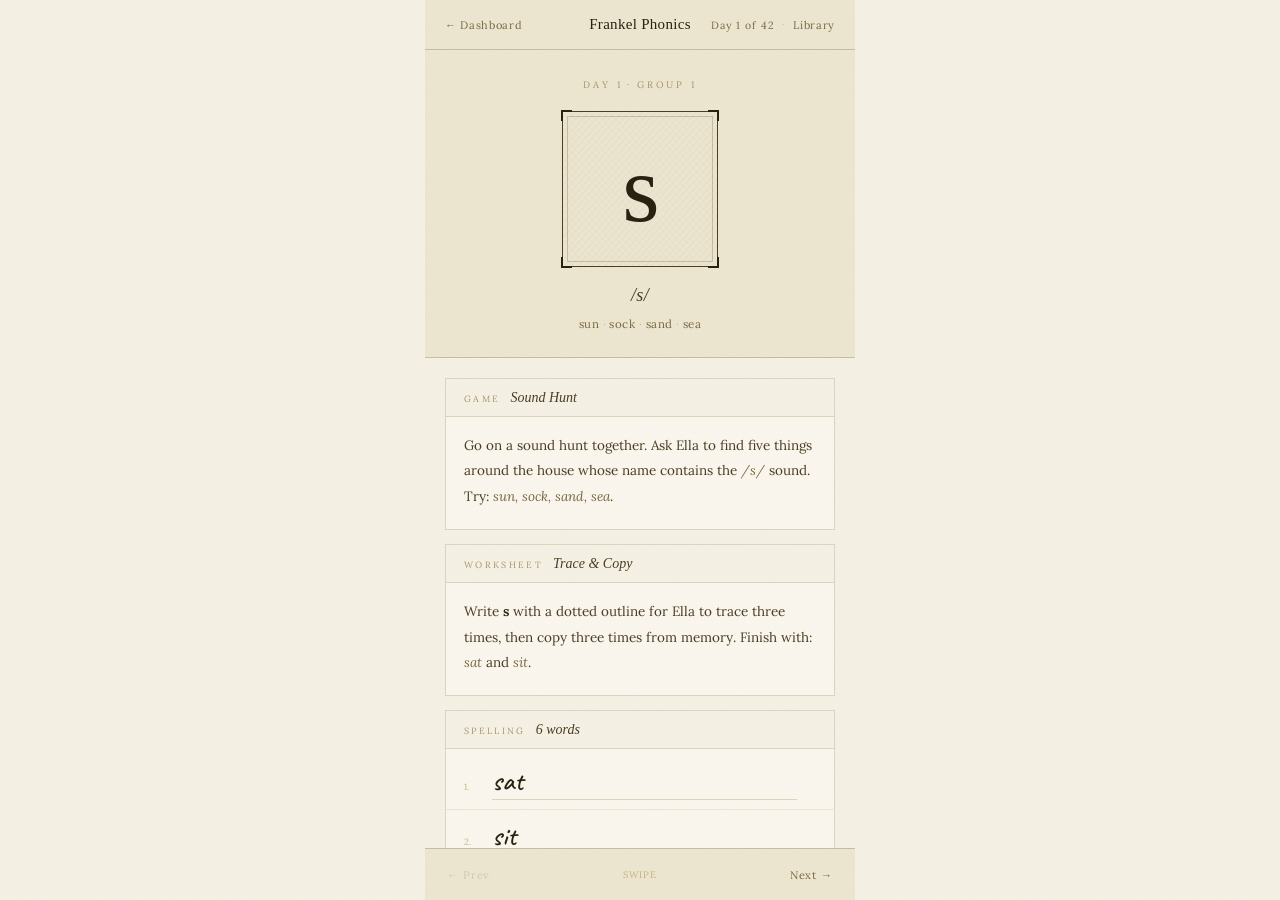
==== commit 8bae55f7: "Redesign app as Frankel Phonics with parchment/ink design system - New splash.html: entry screen wit" ====
--- a/index.html
+++ b/index.html
@@ -1,705 +1,912 @@
 <!DOCTYPE html>
 <html lang="en">
 <head>
-  <meta charset="UTF-8" />
-  <meta name="viewport" content="width=device-width, initial-scale=1.0" />
-  <meta name="theme-color" content="#7c5cbf" />
-  <meta name="description" content="Daily Jolly Phonics lesson planner for Ella" />
-  <meta name="apple-mobile-web-app-capable" content="yes" />
-  <meta name="apple-mobile-web-app-status-bar-style" content="default" />
-  <meta name="apple-mobile-web-app-title" content="Ella Phonics" />
-  <link rel="manifest" href="manifest.json" />
-  <link rel="stylesheet" href="style.css" />
-  <title>Ella Phonics</title>
-  <style>
-    /* ── DASHBOARD ─────────────────────────────────────── */
-    #dashboardView {
-      display: none;
-      padding: 0 0 32px;
-      max-width: 600px;
-      margin: 0 auto;
-    }
-    #dashboardView.active { display: block; }
-
-    .dash-hero {
-      background: var(--purple);
-      color: #fff;
-      padding: 20px 20px 24px;
-      text-align: center;
-    }
-    .dash-hero-emoji { font-size: 2.8rem; margin-bottom: 6px; }
-    .dash-hero-title { font-size: 1.5rem; font-weight: 800; letter-spacing: 0.3px; }
-    .dash-hero-sub { font-size: 0.85rem; opacity: 0.8; margin-top: 4px; }
-
-    .dash-progress-bar-wrap {
-      background: rgba(255,255,255,0.25);
-      border-radius: 99px;
-      height: 8px;
-      margin: 14px auto 0;
-      max-width: 280px;
-      overflow: hidden;
-    }
-    .dash-progress-bar-fill {
-      height: 100%;
-      background: #fff;
-      border-radius: 99px;
-      transition: width 0.4s;
-    }
-    .dash-progress-label {
-      font-size: 0.75rem;
-      opacity: 0.85;
-      margin-top: 6px;
-    }
-
-    .dash-groups { padding: 16px 16px 0; display: flex; flex-direction: column; gap: 12px; }
-
-    .group-card {
-      background: #fff;
-      border-radius: 16px;
-      box-shadow: 0 2px 12px rgba(44,34,80,0.09);
-      overflow: hidden;
-    }
-
-    .group-card-header {
-      display: flex;
-      align-items: center;
-      justify-content: space-between;
-      padding: 14px 18px;
-      cursor: pointer;
-      user-select: none;
-      -webkit-tap-highlight-color: transparent;
-    }
-    .group-card-header:active { background: var(--purple-light); }
-
-    .group-card-left { display: flex; align-items: center; gap: 12px; }
-
-    .group-badge {
-      width: 40px; height: 40px;
-      border-radius: 12px;
-      background: var(--purple);
-      color: #fff;
-      font-size: 0.78rem;
-      font-weight: 800;
-      display: flex; align-items: center; justify-content: center;
-      text-align: center;
-      line-height: 1.1;
-      flex-shrink: 0;
-    }
-
-    .group-card-title { font-size: 0.95rem; font-weight: 700; color: var(--text); }
-    .group-card-sounds { font-size: 0.78rem; color: var(--text-muted); margin-top: 2px; }
-
-    .group-chevron {
-      font-size: 1rem;
-      color: var(--text-muted);
-      transition: transform 0.2s;
-      flex-shrink: 0;
-    }
-    .group-card.open .group-chevron { transform: rotate(180deg); }
-
-    .group-day-grid {
-      display: none;
-      grid-template-columns: 1fr 1fr 1fr;
-      gap: 10px;
-      padding: 0 14px 14px;
-    }
-    .group-card.open .group-day-grid { display: grid; }
-
-    .day-tile {
-      background: var(--purple-light);
-      border-radius: 12px;
-      padding: 12px 10px;
-      cursor: pointer;
-      display: flex;
-      flex-direction: column;
-      align-items: center;
-      gap: 5px;
-      text-align: center;
-      border: 2px solid transparent;
-      transition: border-color 0.15s, background 0.15s;
-      -webkit-tap-highlight-color: transparent;
-      position: relative;
-    }
-    .day-tile:active { background: #ddd6f5; }
-    .day-tile.current-day { border-color: var(--purple); }
-    .day-tile.done-day { opacity: 0.55; }
-
-    .day-tile-day {
-      font-size: 0.62rem;
-      font-weight: 700;
-      text-transform: uppercase;
-      letter-spacing: 0.5px;
-      color: var(--text-muted);
-    }
-    .day-tile-spelling {
-      font-size: 1.6rem;
-      font-weight: 800;
-      color: var(--purple);
-      line-height: 1;
-    }
-    .day-tile-sound {
-      font-size: 0.68rem;
-      color: var(--text-muted);
-      font-style: italic;
-    }
-    .day-tile-keywords {
-      font-size: 0.65rem;
-      color: var(--text-muted);
-      line-height: 1.4;
-    }
-    .day-tile-check {
-      position: absolute;
-      top: 6px; right: 8px;
-      font-size: 0.75rem;
-      color: var(--green);
-      font-weight: 800;
-    }
-    .day-tile.current-day .day-tile-spelling { color: var(--purple); }
-
-    /* ── LESSON VIEW BACK BUTTON ───────────────────────── */
-    .lesson-back-btn {
-      display: flex;
-      align-items: center;
-      gap: 6px;
-      padding: 14px 20px 0;
-      max-width: 600px;
-      margin: 0 auto;
-    }
-    .back-btn {
-      background: none;
-      border: none;
-      color: var(--purple);
-      font-size: 0.9rem;
-      font-weight: 700;
-      cursor: pointer;
-      padding: 8px 0;
-      display: flex;
-      align-items: center;
-      gap: 4px;
-      -webkit-tap-highlight-color: transparent;
-    }
-    .back-btn:active { opacity: 0.6; }
-
-    /* ── VIEW TRANSITIONS ──────────────────────────────── */
-    .view, #dashboardView {
-      animation: none;
-    }
-    @keyframes slideInRight {
-      from { transform: translateX(100%); opacity: 0; }
-      to   { transform: translateX(0);    opacity: 1; }
-    }
-    @keyframes slideOutLeft {
-      from { transform: translateX(0);    opacity: 1; }
-      to   { transform: translateX(-30%); opacity: 0; }
-    }
-    .slide-in  { animation: slideInRight 0.22s ease both; }
-    .slide-out { animation: slideOutLeft 0.22s ease both; }
-
-    /* Hide header worksheet button when in lesson (back button handles nav) */
-    #worksheetLibBtn { display: inline-flex; }
-  </style>
+<meta charset="UTF-8">
+<meta name="viewport" content="width=device-width, initial-scale=1.0, user-scalable=no">
+<meta name="theme-color" content="#ece5d0">
+<meta name="apple-mobile-web-app-capable" content="yes">
+<meta name="apple-mobile-web-app-status-bar-style" content="default">
+<meta name="apple-mobile-web-app-title" content="Frankel Phonics">
+<meta name="description" content="Daily Jolly Phonics lesson planner">
+<link rel="manifest" href="manifest.json">
+<link rel="preconnect" href="https://fonts.googleapis.com">
+<link href="https://fonts.googleapis.com/css2?family=IM+Fell+English:ital@0;1&family=Lora:ital,wght@0,400;0,500;0,600;1,400;1,500&family=Caveat:wght@400;500;600&display=swap" rel="stylesheet">
+<title>Frankel Phonics</title>
+<style>
+*, *::before, *::after { box-sizing: border-box; margin: 0; padding: 0; }
+
+:root {
+  --p0:          #faf6ed;
+  --p1:          #f5f0e4;
+  --p2:          #ece5d0;
+  --p3:          #ddd4be;
+  --p4:          #c8bc9e;
+  --ink:         #26200f;
+  --ink-2:       #4a3c22;
+  --ink-3:       #7a6840;
+  --ink-4:       #a8956a;
+  --ink-5:       #c8b080;
+  --font-serif:  'Lora', serif;
+  --font-disp:   'IM Fell English', serif;
+  --font-script: 'Caveat', cursive;
+}
+
+html, body {
+  height: 100%; width: 100%;
+  background: var(--p1);
+  color: var(--ink);
+  font-family: var(--font-serif);
+  -webkit-font-smoothing: antialiased;
+  overflow: hidden;
+}
+
+body::after {
+  content: '';
+  position: fixed; inset: 0; z-index: 9999;
+  pointer-events: none;
+  background-image: url("data:image/svg+xml,%3Csvg xmlns='http://www.w3.org/2000/svg' width='200' height='200'%3E%3Cfilter id='n'%3E%3CfeTurbulence type='fractalNoise' baseFrequency='0.75' numOctaves='4' stitchTiles='stitch'/%3E%3C/filter%3E%3Crect width='200' height='200' filter='url(%23n)' opacity='0.025'/%3E%3C/svg%3E");
+}
+
+/* ── Shell ──────────────────────────────────────────────── */
+#shell {
+  display: flex;
+  flex-direction: column;
+  height: 100dvh;
+  max-width: 430px;
+  margin: 0 auto;
+  overflow: hidden;
+  position: relative;
+  animation: shellIn 0.45s ease both;
+}
+
+@keyframes shellIn { from { opacity: 0; } to { opacity: 1; } }
+
+/* ── Header ─────────────────────────────────────────────── */
+#header {
+  flex-shrink: 0;
+  height: 50px;
+  background: var(--p2);
+  border-bottom: 1px solid var(--p4);
+  display: grid;
+  grid-template-columns: 1fr auto 1fr;
+  align-items: center;
+  padding: 0 20px;
+  position: relative;
+  z-index: 20;
+}
+
+.hdr-left  { display: flex; align-items: center; }
+.hdr-mid   { text-align: center; }
+.hdr-right { display: flex; align-items: center; justify-content: flex-end; gap: 8px; }
+
+.hdr-back {
+  font-family: var(--font-serif);
+  font-size: 11px;
+  letter-spacing: 0.06em;
+  color: var(--ink-3);
+  text-decoration: none;
+  transition: color 0.2s;
+}
+.hdr-back:hover { color: var(--ink); }
+
+.hdr-wordmark {
+  font-family: var(--font-disp);
+  font-size: 15px;
+  color: var(--ink);
+  letter-spacing: 0.02em;
+  white-space: nowrap;
+}
+
+.hdr-counter {
+  font-family: var(--font-serif);
+  font-size: 10.5px;
+  letter-spacing: 0.08em;
+  color: var(--ink-3);
+  white-space: nowrap;
+}
+
+.hdr-sep {
+  font-size: 10px;
+  color: var(--p4);
+}
+
+.hdr-lib {
+  font-family: var(--font-serif);
+  font-size: 11px;
+  letter-spacing: 0.06em;
+  color: var(--ink-3);
+  background: none;
+  border: none;
+  cursor: pointer;
+  padding: 0;
+  transition: color 0.2s;
+}
+.hdr-lib:hover { color: var(--ink); }
+
+/* ── Stage ──────────────────────────────────────────────── */
+#stage {
+  flex: 1;
+  overflow: hidden;
+  position: relative;
+}
+
+/* ── Day view ───────────────────────────────────────────── */
+.day-view {
+  position: absolute;
+  inset: 0 0 52px 0;
+  overflow-y: auto;
+  overflow-x: hidden;
+  -webkit-overflow-scrolling: touch;
+}
+.day-view::-webkit-scrollbar { display: none; }
+
+.enter-right { animation: slideInR  0.30s cubic-bezier(0.22,0.61,0.36,1) both; }
+.enter-left  { animation: slideInL  0.30s cubic-bezier(0.22,0.61,0.36,1) both; }
+.exit-left   { animation: slideOutL 0.26s cubic-bezier(0.55,0,1,0.45) both; pointer-events: none; }
+.exit-right  { animation: slideOutR 0.26s cubic-bezier(0.55,0,1,0.45) both; pointer-events: none; }
+
+@keyframes slideInR  { from { transform: translateX(100%);  } to { transform: translateX(0); } }
+@keyframes slideInL  { from { transform: translateX(-100%); } to { transform: translateX(0); } }
+@keyframes slideOutL { from { transform: translateX(0); } to { transform: translateX(-100%); } }
+@keyframes slideOutR { from { transform: translateX(0); } to { transform: translateX(100%); } }
+
+/* ── Sound hero ─────────────────────────────────────────── */
+.sound-hero {
+  background: var(--p2);
+  border-bottom: 1px solid var(--p4);
+  padding: 28px 24px 26px;
+  display: flex;
+  flex-direction: column;
+  align-items: center;
+  animation: heroIn 0.5s ease both;
+}
+
+@keyframes heroIn {
+  from { opacity: 0; transform: translateY(-6px); }
+  to   { opacity: 1; transform: translateY(0); }
+}
+
+.hero-eyebrow {
+  font-family: var(--font-serif);
+  font-size: 9.5px;
+  letter-spacing: 0.3em;
+  text-transform: uppercase;
+  color: var(--ink-4);
+  margin-bottom: 20px;
+}
+
+.initial-box {
+  width: 156px;
+  height: 156px;
+  position: relative;
+  display: flex;
+  align-items: center;
+  justify-content: center;
+  margin-bottom: 18px;
+}
+
+.initial-box::before {
+  content: '';
+  position: absolute;
+  inset: 0;
+  border: 1.5px solid var(--ink-2);
+}
+
+.initial-box::after {
+  content: '';
+  position: absolute;
+  inset: 5px;
+  border: 0.75px solid var(--ink-4);
+  opacity: 0.5;
+}
+
+.corner {
+  position: absolute;
+  width: 11px;
+  height: 11px;
+  z-index: 2;
+}
+.corner-tl { top: -1px; left: -1px;  border-top: 2px solid var(--ink); border-left:  2px solid var(--ink); }
+.corner-tr { top: -1px; right: -1px; border-top: 2px solid var(--ink); border-right: 2px solid var(--ink); }
+.corner-bl { bottom: -1px; left: -1px;  border-bottom: 2px solid var(--ink); border-left:  2px solid var(--ink); }
+.corner-br { bottom: -1px; right: -1px; border-bottom: 2px solid var(--ink); border-right: 2px solid var(--ink); }
+
+.initial-hatch {
+  position: absolute;
+  inset: 0;
+  overflow: hidden;
+  z-index: 0;
+}
+.initial-hatch svg { width: 100%; height: 100%; }
+
+.initial-letter {
+  font-family: var(--font-disp);
+  font-size: 96px;
+  color: var(--ink);
+  line-height: 1;
+  position: relative;
+  z-index: 3;
+  letter-spacing: -0.02em;
+  animation: letterIn 0.55s cubic-bezier(0.34,1.56,0.64,1) both;
+  animation-delay: 0.08s;
+}
+.initial-letter.two-char   { font-size: 68px; }
+.initial-letter.three-char { font-size: 52px; }
+
+@keyframes letterIn {
+  from { opacity: 0; transform: scale(0.82); }
+  to   { opacity: 1; transform: scale(1); }
+}
+
+.hero-phoneme {
+  font-family: var(--font-disp);
+  font-style: italic;
+  font-size: 18px;
+  color: var(--ink-2);
+  margin-bottom: 10px;
+  letter-spacing: 0.02em;
+}
+
+.hero-keywords {
+  display: flex;
+  flex-wrap: wrap;
+  justify-content: center;
+}
+
+.hero-keyword {
+  font-family: var(--font-serif);
+  font-size: 11.5px;
+  color: var(--ink-3);
+  letter-spacing: 0.04em;
+}
+.hero-keyword + .hero-keyword::before {
+  content: '\00a0\00b7\00a0';
+  color: var(--p4);
+}
+
+/* ── Cards ──────────────────────────────────────────────── */
+.cards {
+  padding: 20px 20px 72px;
+  display: flex;
+  flex-direction: column;
+  gap: 14px;
+}
+
+.card {
+  border: 1px solid var(--p3);
+  background: var(--p0);
+  overflow: hidden;
+  animation: cardIn 0.4s ease both;
+}
+.card:nth-child(1) { animation-delay: 0.06s; }
+.card:nth-child(2) { animation-delay: 0.12s; }
+.card:nth-child(3) { animation-delay: 0.18s; }
+
+@keyframes cardIn {
+  from { opacity: 0; transform: translateY(10px); }
+  to   { opacity: 1; transform: translateY(0); }
+}
+
+.card-head {
+  padding: 11px 18px 10px;
+  display: flex;
+  align-items: baseline;
+  gap: 10px;
+  border-bottom: 1px solid var(--p3);
+  background: var(--p1);
+}
+
+.card-label {
+  font-family: var(--font-serif);
+  font-size: 9px;
+  letter-spacing: 0.26em;
+  text-transform: uppercase;
+  color: var(--ink-4);
+  flex-shrink: 0;
+}
+
+.card-type-name {
+  font-family: var(--font-disp);
+  font-style: italic;
+  font-size: 14px;
+  color: var(--ink-2);
+}
+
+.card-body { padding: 16px 18px 20px; }
+
+.card-prose {
+  font-family: var(--font-serif);
+  font-size: 13.5px;
+  line-height: 1.88;
+  color: var(--ink-2);
+}
+.card-prose strong { font-weight: 600; color: var(--ink); }
+.card-prose em     { font-style: italic; color: var(--ink-3); }
+
+/* ── Spelling card ──────────────────────────────────────── */
+.spelling-card .card-body { padding: 6px 0 8px; }
+
+.spelling-row {
+  display: flex;
+  align-items: baseline;
+  gap: 10px;
+  padding: 10px 18px 9px;
+  border-bottom: 1px solid var(--p2);
+  cursor: pointer;
+  transition: background 0.18s;
+  -webkit-tap-highlight-color: transparent;
+  user-select: none;
+}
+.spelling-row:last-child { border-bottom: none; }
+.spelling-row:active { background: var(--p2); }
+.spelling-row.ticked .spelling-word { opacity: 0.28; }
+.spelling-row.ticked .spelling-tick { opacity: 1; }
+.spelling-row.ticked .spelling-line { transform: scaleX(1); }
+
+.spelling-num {
+  font-family: var(--font-serif);
+  font-size: 9px;
+  color: var(--ink-5);
+  min-width: 18px;
+  padding-top: 3px;
+  letter-spacing: 0.04em;
+  flex-shrink: 0;
+}
+
+.spelling-word-wrap { flex: 1; position: relative; }
+
+.spelling-word {
+  font-family: var(--font-script);
+  font-size: 28px;
+  font-weight: 500;
+  color: var(--ink);
+  line-height: 1.15;
+  display: block;
+  transition: opacity 0.22s;
+}
+
+.spelling-rule {
+  display: block;
+  width: 100%;
+  height: 1px;
+  background: var(--p3);
+  margin-top: 2px;
+  position: relative;
+}
+
+.spelling-line {
+  position: absolute;
+  top: 0; left: 0;
+  width: 100%; height: 1px;
+  background: var(--ink-3);
+  transform: scaleX(0);
+  transform-origin: left;
+  transition: transform 0.28s ease;
+}
+
+.spelling-tick {
+  font-family: var(--font-serif);
+  font-size: 11px;
+  color: var(--ink-2);
+  opacity: 0;
+  transition: opacity 0.22s;
+  flex-shrink: 0;
+  padding-top: 3px;
+}
+
+/* ── Nav bar ────────────────────────────────────────────── */
+#navbar {
+  position: absolute;
+  bottom: 0; left: 0; right: 0;
+  height: 52px;
+  background: var(--p2);
+  border-top: 1px solid var(--p4);
+  display: flex;
+  align-items: center;
+  justify-content: space-between;
+  padding: 0 22px;
+  padding-bottom: env(safe-area-inset-bottom, 0px);
+  z-index: 20;
+}
+
+.nav-btn {
+  font-family: var(--font-serif);
+  font-size: 11px;
+  letter-spacing: 0.08em;
+  color: var(--ink-3);
+  background: none;
+  border: none;
+  cursor: pointer;
+  padding: 8px 0;
+  transition: color 0.2s;
+  -webkit-tap-highlight-color: transparent;
+}
+.nav-btn:hover { color: var(--ink); }
+.nav-btn:disabled { opacity: 0.22; cursor: default; }
+
+.nav-hint {
+  font-family: var(--font-serif);
+  font-size: 9.5px;
+  letter-spacing: 0.12em;
+  color: var(--ink-5);
+  text-transform: uppercase;
+}
+
+/* ── Worksheet library overlay ──────────────────────────── */
+#libOverlay {
+  position: fixed;
+  inset: 0;
+  z-index: 50;
+  background: var(--p1);
+  display: flex;
+  flex-direction: column;
+  transform: translateY(100%);
+  transition: transform 0.35s cubic-bezier(0.22,0.61,0.36,1);
+}
+#libOverlay.open { transform: translateY(0); }
+
+.lib-hdr {
+  flex-shrink: 0;
+  height: 50px;
+  background: var(--p2);
+  border-bottom: 1px solid var(--p4);
+  display: flex;
+  align-items: center;
+  justify-content: space-between;
+  padding: 0 20px;
+}
+
+.lib-hdr-title {
+  font-family: var(--font-disp);
+  font-size: 15px;
+  color: var(--ink);
+}
+
+.lib-close {
+  font-family: var(--font-serif);
+  font-size: 11px;
+  letter-spacing: 0.08em;
+  color: var(--ink-3);
+  background: none;
+  border: none;
+  cursor: pointer;
+  padding: 0;
+  transition: color 0.2s;
+}
+.lib-close:hover { color: var(--ink); }
+
+.lib-scroll {
+  flex: 1;
+  overflow-y: auto;
+  padding: 16px 16px 32px;
+}
+.lib-scroll::-webkit-scrollbar { display: none; }
+
+.ws-grid {
+  display: grid;
+  grid-template-columns: 1fr 1fr;
+  gap: 10px;
+}
+
+.ws-card {
+  border: 1px solid var(--p3);
+  background: var(--p0);
+  cursor: pointer;
+  overflow: hidden;
+  transition: border-color 0.15s;
+  -webkit-tap-highlight-color: transparent;
+}
+.ws-card:hover  { border-color: var(--p4); }
+.ws-card:active { opacity: 0.75; }
+
+.ws-thumb {
+  width: 100%;
+  aspect-ratio: 3/4;
+  object-fit: cover;
+  object-position: top;
+  display: block;
+  background: var(--p2);
+}
+
+.ws-info { padding: 8px 10px 10px; }
+
+.ws-title {
+  font-family: var(--font-disp);
+  font-style: italic;
+  font-size: 13px;
+  color: var(--ink-2);
+  line-height: 1.3;
+  margin-bottom: 2px;
+}
+
+.ws-desc {
+  font-family: var(--font-serif);
+  font-size: 10px;
+  color: var(--ink-3);
+  line-height: 1.4;
+}
+
+/* ── Lightbox ───────────────────────────────────────────── */
+#lightbox {
+  position: fixed;
+  inset: 0;
+  z-index: 100;
+  background: rgba(38,32,15,0.92);
+  display: flex;
+  flex-direction: column;
+  align-items: center;
+  overflow-y: auto;
+  padding: 16px;
+}
+#lightbox.hidden { display: none; }
+
+.lb-close {
+  position: fixed;
+  top: 12px; right: 16px;
+  font-family: var(--font-serif);
+  font-size: 11px;
+  letter-spacing: 0.1em;
+  color: var(--p1);
+  background: rgba(38,32,15,0.5);
+  border: 1px solid rgba(200,188,158,0.3);
+  padding: 5px 12px;
+  cursor: pointer;
+  z-index: 101;
+  transition: background 0.2s;
+}
+.lb-close:hover { background: rgba(38,32,15,0.8); }
+
+.lb-label {
+  color: var(--p1);
+  font-family: var(--font-serif);
+  font-size: 11px;
+  letter-spacing: 0.05em;
+  text-align: center;
+  margin: 48px 0 12px;
+  padding: 0 40px;
+  line-height: 1.4;
+}
+
+.lb-img {
+  width: 100%;
+  max-width: 700px;
+  display: block;
+}
+</style>
 </head>
 <body>
-
-  <!-- ── HEADER ───────────────────────────────────────── -->
-  <header class="app-header">
-    <div class="header-left">
-      <span class="app-title">Ella Phonics</span>
+<div id="shell">
+
+  <header id="header">
+    <div class="hdr-left">
+      <a class="hdr-back" href="dashboard.html">&#8592; Dashboard</a>
     </div>
-    <div class="header-right">
-      <a href="dashboard.html" class="icon-btn" title="36-Week Timetable" style="text-decoration:none;display:inline-flex;align-items:center;justify-content:center">&#128197;</a>
-      <button class="icon-btn" id="worksheetLibBtn" aria-label="Worksheet library" title="Worksheet Library">&#128218;</button>
-      <button class="icon-btn" id="menuBtn" aria-label="Open menu">&#9776;</button>
+    <div class="hdr-mid">
+      <div class="hdr-wordmark">Frankel Phonics</div>
+    </div>
+    <div class="hdr-right">
+      <span class="hdr-counter" id="hdrCounter">Day 1 of 42</span>
+      <span class="hdr-sep">&middot;</span>
+      <button class="hdr-lib" id="libBtn">Library</button>
     </div>
   </header>
 
-  <!-- ── DASHBOARD VIEW ───────────────────────────────── -->
-  <div id="dashboardView">
-    <div class="dash-hero">
-      <div class="dash-hero-emoji">📖</div>
-      <div class="dash-hero-title">Ella Phonics</div>
-      <div class="dash-hero-sub">42 sounds · 7 groups · Jolly Phonics</div>
-      <div class="dash-progress-bar-wrap">
-        <div class="dash-progress-bar-fill" id="dashProgressFill" style="width:0%"></div>
-      </div>
-      <div class="dash-progress-label" id="dashProgressLabel">Day 1 of 42</div>
-    </div>
-    <div class="dash-groups" id="dashGroups"></div>
+  <div id="stage"></div>
+
+  <div id="navbar">
+    <button class="nav-btn" id="btnPrev">&#8592; Prev</button>
+    <span class="nav-hint">swipe</span>
+    <button class="nav-btn" id="btnNext">Next &#8594;</button>
   </div>
 
-  <!-- ── LESSON VIEW ──────────────────────────────────── -->
-  <main id="lessonView" class="view">
-    <div class="lesson-back-btn">
-      <button class="back-btn" id="backToDashBtn">&#8592; All Groups</button>
-    </div>
-
-    <div style="padding: 8px 16px 0; max-width:600px; margin:0 auto;">
-      <div class="day-label" id="dayLabel">Day 1 · Group 1</div>
-    </div>
-
-    <!-- Sound Card -->
-    <section class="card card-sound" id="soundCard" style="max-width:600px;margin:0 auto 14px;margin-left:16px;margin-right:16px;">
-      <div class="card-header">
-        <span class="card-icon">&#127908;</span>
-        <span class="card-title">Today's Sound</span>
-      </div>
-      <div class="sound-display" id="soundSpelling"></div>
-      <div class="sound-phoneme" id="soundPhoneme"></div>
-      <div class="sound-keywords" id="soundKeywords"></div>
-      <div class="sound-action-label">Jolly Action:</div>
-      <div class="sound-action" id="soundAction"></div>
-    </section>
-
-    <!-- Game Card -->
-    <section class="card card-game" id="gameCard" style="max-width:600px;margin:0 auto 14px;margin-left:16px;margin-right:16px;">
-      <div class="card-header">
-        <span class="card-icon">&#127918;</span>
-        <span class="card-title" id="gameTitle">Game</span>
-      </div>
-      <div class="card-body" id="gameBody"></div>
-    </section>
-
-    <!-- Worksheet Card -->
-    <section class="card card-worksheet" id="worksheetCard" style="max-width:600px;margin:0 auto 14px;margin-left:16px;margin-right:16px;">
-      <div class="card-header">
-        <span class="card-icon">&#128196;</span>
-        <span class="card-title" id="worksheetTitle">Worksheet</span>
-      </div>
-      <div class="card-body" id="worksheetBody"></div>
-    </section>
-
-    <!-- Spelling List Card -->
-    <section class="card card-spelling" id="spellingCard" style="max-width:600px;margin:0 auto 14px;margin-left:16px;margin-right:16px;">
-      <div class="card-header">
-        <span class="card-icon">&#9999;&#65039;</span>
-        <span class="card-title">Spelling List</span>
-      </div>
-      <ul class="spelling-list" id="spellingList"></ul>
-    </section>
-
-    <!-- Navigation -->
-    <nav class="lesson-nav" style="max-width:600px;margin:0 auto 24px;padding:0 16px;">
-      <button class="nav-btn" id="prevBtn" aria-label="Previous day">&larr; Back</button>
-      <button class="nav-btn nav-btn-primary" id="nextBtn" aria-label="Next day">Next Day &rarr;</button>
-    </nav>
-  </main>
-
-  <!-- ── MENU PANEL ────────────────────────────────────── -->
-  <div id="menuOverlay" class="overlay hidden"></div>
-  <aside id="menuPanel" class="menu-panel hidden">
-    <div class="menu-header">
-      <span class="menu-title">Menu</span>
-      <button class="icon-btn" id="closeMenuBtn" aria-label="Close menu">&times;</button>
-    </div>
-    <div class="menu-section">
-      <label class="menu-label" for="dayPicker">Jump to Day</label>
-      <div class="day-picker-row">
-        <select id="dayPicker" class="day-select"></select>
-        <button class="btn-secondary" id="goToDay">Go</button>
-      </div>
-    </div>
-    <div class="menu-section">
-      <div class="menu-label">Progress</div>
-      <div id="progressSummary" class="progress-summary"></div>
-    </div>
-    <div class="menu-section">
-      <div class="curriculum-list" id="curriculumList"></div>
-    </div>
-    <div class="menu-section">
-      <button class="btn-danger" id="resetBtn">Reset Progress</button>
-    </div>
-  </aside>
-
-  <!-- ── WORKSHEET LIBRARY VIEW ───────────────────────── -->
-  <main id="worksheetLibView" class="view">
-    <div class="lib-header">
-      <button class="icon-btn lib-back-btn" id="libBackBtn" aria-label="Back">&#8592; Back</button>
-      <span class="lib-title">Worksheet Library</span>
-    </div>
-    <p class="lib-subtitle">Tap any worksheet to open it full screen.</p>
-    <div class="worksheet-grid" id="worksheetGrid"></div>
-  </main>
-
-  <!-- ── WORKSHEET LIGHTBOX ───────────────────────────── -->
-  <div id="lightboxOverlay" class="lightbox-overlay hidden">
-    <button class="lightbox-close" id="lightboxClose" aria-label="Close">&times;</button>
-    <div class="lightbox-label" id="lightboxLabel"></div>
-    <img class="lightbox-img" id="lightboxImg" src="" alt="Worksheet" />
+</div>
+
+<!-- Worksheet library overlay -->
+<div id="libOverlay">
+  <div class="lib-hdr">
+    <span class="lib-hdr-title">Worksheet Library</span>
+    <button class="lib-close" id="libClose">Close &#8594;</button>
   </div>
-
-  <script src="curriculum.js"></script>
-  <script src="worksheets.js"></script>
-  <script>
-  // ── STATE ──────────────────────────────────────────────────
-  const STORAGE_KEY = 'ella_phonics_day';
-
-  function getCurrentDay() {
-    return parseInt(localStorage.getItem(STORAGE_KEY) || '1', 10);
+  <div class="lib-scroll">
+    <div class="ws-grid" id="wsGrid"></div>
+  </div>
+</div>
+
+<!-- Lightbox -->
+<div id="lightbox" class="hidden">
+  <button class="lb-close" id="lbClose">Close</button>
+  <div class="lb-label" id="lbLabel"></div>
+  <img class="lb-img" id="lbImg" src="" alt="Worksheet">
+</div>
+
+<script src="curriculum.js"></script>
+<script src="worksheets.js"></script>
+<script>
+/* ── Constants ──────────────────────────────────────────── */
+const DAY_KEY = 'ella_phonics_day';
+
+const GAME_TITLES = {
+  soundHunt:     'Sound Hunt',
+  iSpy:          'I Spy',
+  flashcardFlap: 'Flashcard Flap',
+  clapAndCount:  'Clap & Count',
+  wordBuilding:  'Word Building',
+  drawAndLabel:  'Draw & Label',
+  sillySentences:'Silly Sentences',
+  beatTheClock:  'Beat the Clock'
+};
+
+const WS_TITLES = {
+  traceAndCopy:    'Trace & Copy',
+  fillInBlank:     'Fill in the Blank',
+  sortIt:          'Sort It',
+  pictureWordMatch:'Picture\u2013Word Match',
+  sentenceWriting: 'Sentence Writing',
+  letterHunt:      'Letter Hunt'
+};
+
+function gameText(l) {
+  const { spelling: s, sound: snd, spellingList: words, keywords: keys } = l;
+  switch (l.gameType) {
+    case 'soundHunt':
+      return 'Go on a sound hunt together. Ask Ella to find five things around the house whose name contains the <em>' + snd + '</em> sound. Try: <em>' + keys.slice(0,4).join(', ') + '</em>.';
+    case 'iSpy':
+      return 'Play I Spy using the <em>' + snd + '</em> sound. Take turns \u2014 let Ella be the spy too. Try: <em>' + keys.slice(0,5).join(', ') + '</em>.';
+    case 'flashcardFlap':
+      return 'Write <strong>' + s + '</strong> on a card and flash it to Ella. Take turns: she picks a word, you write it, she reads it back. Words: <em>' + words.join(', ') + '</em>.';
+    case 'clapAndCount':
+      return 'Say each word slowly and clap once per sound, not per letter. <em>rain</em> = 3 claps: /r/\u2013/ai/\u2013/n/. Words: <em>' + words.join(', ') + '</em>.';
+    case 'wordBuilding':
+      return 'Build the spelling list words using letter tiles or paper squares. Mix them up and ask Ella to rebuild. Words: <em>' + words.join(', ') + '</em>.';
+    case 'drawAndLabel':
+      return 'Ask Ella to draw three things with the <em>' + snd + '</em> sound, then write the word beneath each. Ideas: <em>' + keys.slice(0,4).join(', ') + '</em>.';
+    case 'sillySentences':
+      return 'Make up silly sentences together using words from the list. Try: <em>' + words.join(', ') + '</em>.';
+    case 'beatTheClock':
+      return 'Sixty-second timer \u2014 say as many <em>' + snd + '</em> words as possible. Tally them and try to beat the score next time.';
+    default: return '';
   }
-  function setCurrentDay(day) {
-    const clamped = Math.max(1, Math.min(day, CURRICULUM.length));
-    localStorage.setItem(STORAGE_KEY, String(clamped));
-    return clamped;
+}
+
+function wsText(l) {
+  const { spelling: s, sound: snd, spellingList: words } = l;
+  switch (l.worksheetType) {
+    case 'traceAndCopy':
+      return 'Write <strong>' + s + '</strong> with a dotted outline for Ella to trace three times, then copy three times from memory. Finish with: <em>' + words[0] + '</em> and <em>' + words[1] + '</em>.';
+    case 'fillInBlank':
+      return 'Write four words leaving a blank where <strong>' + s + '</strong> goes. Ella writes the missing letters. Words: <em>' + words.slice(0,4).join(', ') + '</em>.';
+    case 'sortIt':
+      return 'Write eight words \u2014 four with <em>' + snd + '</em>, four without. Ella circles those with today\u2019s sound. Target words: <em>' + words.join(', ') + '</em>.';
+    case 'pictureWordMatch':
+      return 'Draw four pictures from the spelling list. Write the word with <strong>' + s + '</strong> missing. Ella fills the gap. Words: <em>' + words.slice(0,4).join(', ') + '</em>.';
+    case 'sentenceWriting':
+      return 'Ella writes a sentence using a spelling list word. Try: \u201cThe ' + words[0] + '\u2026\u201d or \u201cI can see a ' + words[1] + '\u2026\u201d';
+    case 'letterHunt':
+      return 'Flip through a picture book together, finding every word that contains <strong>' + s + '</strong>. Take turns spotting them.';
+    default: return '';
   }
-
-  // ── VIEW MANAGEMENT ────────────────────────────────────────
-  const dashboardView    = document.getElementById('dashboardView');
-  const lessonView       = document.getElementById('lessonView');
-  const worksheetLibView = document.getElementById('worksheetLibView');
-
-  function showDashboard() {
-    worksheetLibView.classList.remove('active');
-    lessonView.classList.remove('active');
-    dashboardView.classList.add('active');
-    renderDashboard();
-    window.scrollTo({ top: 0, behavior: 'smooth' });
+}
+
+function letterClass(spelling) {
+  if (spelling.length >= 3) return 'three-char';
+  if (spelling.length === 2) return 'two-char';
+  return '';
+}
+
+/* ── Build day view ─────────────────────────────────────── */
+function buildView(dayNum) {
+  const lesson = CURRICULUM[dayNum - 1];
+  if (!lesson) return null;
+
+  const view = document.createElement('div');
+  view.className = 'day-view';
+  view.dataset.day = dayNum;
+
+  const hero = document.createElement('div');
+  hero.className = 'sound-hero';
+  hero.innerHTML =
+    '<div class="hero-eyebrow">Day ' + dayNum + '&thinsp;&middot;&thinsp;Group ' + lesson.group + '</div>' +
+    '<div class="initial-box">' +
+      '<div class="corner corner-tl"></div>' +
+      '<div class="corner corner-tr"></div>' +
+      '<div class="corner corner-bl"></div>' +
+      '<div class="corner corner-br"></div>' +
+      '<div class="initial-hatch">' +
+        '<svg viewBox="0 0 156 156" xmlns="http://www.w3.org/2000/svg" preserveAspectRatio="none">' +
+          '<defs>' +
+            '<pattern id="ihL" patternUnits="userSpaceOnUse" width="5" height="5" patternTransform="rotate(42)">' +
+              '<line x1="0" y1="0" x2="0" y2="5" stroke="#4a3c22" stroke-width="0.55" opacity="0.14"/>' +
+            '</pattern>' +
+            '<pattern id="ihR" patternUnits="userSpaceOnUse" width="5" height="5" patternTransform="rotate(138)">' +
+              '<line x1="0" y1="0" x2="0" y2="5" stroke="#4a3c22" stroke-width="0.45" opacity="0.10"/>' +
+            '</pattern>' +
+          '</defs>' +
+          '<rect width="156" height="156" fill="url(#ihL)"/>' +
+          '<rect width="156" height="156" fill="url(#ihR)"/>' +
+        '</svg>' +
+      '</div>' +
+      '<div class="initial-letter ' + letterClass(lesson.spelling) + '">' + lesson.spelling + '</div>' +
+    '</div>' +
+    '<div class="hero-phoneme">' + lesson.sound + '</div>' +
+    '<div class="hero-keywords">' +
+      lesson.keywords.slice(0,4).map(k => '<span class="hero-keyword">' + k + '</span>').join('') +
+    '</div>';
+  view.appendChild(hero);
+
+  const cards = document.createElement('div');
+  cards.className = 'cards';
+
+  /* Game card */
+  const gameCard = document.createElement('section');
+  gameCard.className = 'card';
+  gameCard.innerHTML =
+    '<div class="card-head">' +
+      '<div class="card-label">Game</div>' +
+      '<div class="card-type-name">' + (GAME_TITLES[lesson.gameType] || '') + '</div>' +
+    '</div>' +
+    '<div class="card-body"><p class="card-prose">' + gameText(lesson) + '</p></div>';
+  cards.appendChild(gameCard);
+
+  /* Worksheet card */
+  const wsCard = document.createElement('section');
+  wsCard.className = 'card';
+  wsCard.innerHTML =
+    '<div class="card-head">' +
+      '<div class="card-label">Worksheet</div>' +
+      '<div class="card-type-name">' + (WS_TITLES[lesson.worksheetType] || '') + '</div>' +
+    '</div>' +
+    '<div class="card-body"><p class="card-prose">' + wsText(lesson) + '</p></div>';
+  cards.appendChild(wsCard);
+
+  /* Spelling card */
+  const spellCard = document.createElement('section');
+  spellCard.className = 'card spelling-card';
+  const rows = lesson.spellingList.map((w, i) =>
+    '<div class="spelling-row" data-i="' + i + '">' +
+      '<div class="spelling-num">' + (i + 1) + '.</div>' +
+      '<div class="spelling-word-wrap">' +
+        '<span class="spelling-word">' + w + '</span>' +
+        '<span class="spelling-rule"><span class="spelling-line"></span></span>' +
+      '</div>' +
+      '<div class="spelling-tick">&#10003;</div>' +
+    '</div>'
+  ).join('');
+  spellCard.innerHTML =
+    '<div class="card-head">' +
+      '<div class="card-label">Spelling</div>' +
+      '<div class="card-type-name">' + lesson.spellingList.length + ' words</div>' +
+    '</div>' +
+    '<div class="card-body"><div class="spelling-rows">' + rows + '</div></div>';
+  spellCard.querySelectorAll('.spelling-row').forEach(row => {
+    row.addEventListener('click', () => row.classList.toggle('ticked'));
+  });
+  cards.appendChild(spellCard);
+
+  view.appendChild(cards);
+  return view;
+}
+
+/* ── Navigation ─────────────────────────────────────────── */
+const stage = document.getElementById('stage');
+let currentDay = Math.max(1, Math.min(
+  parseInt(localStorage.getItem(DAY_KEY) || '1', 10),
+  CURRICULUM.length
+));
+let activeView = null;
+let busy = false;
+
+function navigate(newDay, dir) {
+  if (busy) return;
+  newDay = Math.max(1, Math.min(newDay, CURRICULUM.length));
+  if (newDay === currentDay && activeView) return;
+  busy = true;
+  currentDay = newDay;
+  localStorage.setItem(DAY_KEY, String(newDay));
+  updateUI();
+
+  const next = buildView(newDay);
+  next.classList.add(dir === 'fwd' ? 'enter-right' : 'enter-left');
+  stage.appendChild(next);
+
+  if (activeView) {
+    const old = activeView;
+    old.classList.add(dir === 'fwd' ? 'exit-left' : 'exit-right');
+    old.addEventListener('animationend', () => { old.remove(); busy = false; }, { once: true });
+  } else {
+    busy = false;
   }
-
-  function showLesson(dayNumber, fromDashboard) {
-    dashboardView.classList.remove('active');
-    worksheetLibView.classList.remove('active');
-    if (fromDashboard) {
-      lessonView.classList.add('slide-in');
-      lessonView.addEventListener('animationend', () => lessonView.classList.remove('slide-in'), { once: true });
-    }
-    lessonView.classList.add('active');
-    renderLesson(dayNumber);
-    window.scrollTo({ top: 0, behavior: 'smooth' });
-  }
-
-  function showLibrary() {
-    lessonView.classList.remove('active');
-    dashboardView.classList.remove('active');
-    worksheetLibView.classList.add('active');
-    renderWorksheetGrid();
-    window.scrollTo({ top: 0, behavior: 'smooth' });
-  }
-
-  function hideLibrary() {
-    worksheetLibView.classList.remove('active');
-    // Return to whichever was active before
-    if (lessonView._wasActive) {
-      lessonView.classList.add('active');
-    } else {
-      showDashboard();
-    }
-  }
-
-  // ── DASHBOARD ──────────────────────────────────────────────
-  function renderDashboard() {
-    const currentDay = getCurrentDay();
-    const total = CURRICULUM.length;
-    const pct = Math.round(((currentDay - 1) / total) * 100);
-
-    document.getElementById('dashProgressFill').style.width = pct + '%';
-    document.getElementById('dashProgressLabel').textContent =
-      `Day ${currentDay} of ${total} — ${pct}% complete`;
-
-    const container = document.getElementById('dashGroups');
-    container.innerHTML = '';
-
-    // Group lessons
-    const groups = {};
-    CURRICULUM.forEach(lesson => {
-      if (!groups[lesson.group]) groups[lesson.group] = [];
-      groups[lesson.group].push(lesson);
-    });
-
-    const groupColors = ['#7c5cbf','#4caf82','#e8a020','#3a8fd4','#e05080','#20b2a8','#9b59b6'];
-
-    Object.entries(groups).forEach(([groupNum, lessons], gi) => {
-      const gNum = parseInt(groupNum);
-      const isCurrentGroup = lessons.some(l => l.id === currentDay);
-      const color = groupColors[(gNum - 1) % groupColors.length];
-
-      const soundNames = lessons.map(l => l.spelling).join(', ');
-      const doneCount = lessons.filter(l => l.id < currentDay).length;
-
-      const card = document.createElement('div');
-      card.className = 'group-card' + (isCurrentGroup ? ' open' : '');
-      card.innerHTML = `
-        <div class="group-card-header" data-group="${gNum}">
-          <div class="group-card-left">
-            <div class="group-badge" style="background:${color}">
-              Group<br>${gNum}
-            </div>
-            <div>
-              <div class="group-card-title">Group ${gNum} — ${lessons.length} sounds</div>
-              <div class="group-card-sounds">${soundNames}</div>
-            </div>
-          </div>
-          <span class="group-chevron">▾</span>
-        </div>
-        <div class="group-day-grid">
-          ${lessons.map(lesson => {
-            const isCurrent = lesson.id === currentDay;
-            const isDone = lesson.id < currentDay;
-            return `<div class="day-tile${isCurrent ? ' current-day' : ''}${isDone ? ' done-day' : ''}"
-              data-day="${lesson.id}">
-              ${isDone ? '<span class="day-tile-check">✓</span>' : ''}
-              <div class="day-tile-day">Day ${lesson.id}</div>
-              <div class="day-tile-spelling" style="color:${color}">${lesson.spelling}</div>
-              <div class="day-tile-sound">${lesson.sound}</div>
-              <div class="day-tile-keywords">${lesson.keywords.slice(0,2).join(' · ')}</div>
-            </div>`;
-          }).join('')}
-        </div>`;
-
-      // Toggle group open/close
-      card.querySelector('.group-card-header').addEventListener('click', () => {
-        card.classList.toggle('open');
-      });
-
-      // Day tile clicks
-      card.querySelectorAll('.day-tile').forEach(tile => {
-        tile.addEventListener('click', () => {
-          const day = parseInt(tile.dataset.day, 10);
-          setCurrentDay(day);
-          showLesson(day, true);
-          updateCurriculumList();
-        });
-      });
-
-      container.appendChild(card);
-    });
-  }
-
-  // ── GAME DESCRIPTIONS ─────────────────────────────────────
-  const GAME_TITLES = {
-    soundHunt:'Sound Hunt', iSpy:'I Spy', flashcardFlap:'Flashcard Flap',
-    clapAndCount:'Clap & Count', wordBuilding:'Word Building',
-    drawAndLabel:'Draw & Label', sillySentences:'Silly Sentences', beatTheClock:'Beat the Clock'
-  };
-
-  function renderGameText(lesson) {
-    const s = lesson.spelling, snd = lesson.sound;
-    const words = lesson.spellingList, keys = lesson.keywords;
-    switch (lesson.gameType) {
-      case 'soundHunt':     return `Go on a sound hunt! Find 5 things whose name contains the ${snd} sound. Try: <em>${keys.slice(0,4).join(', ')}</em>.`;
-      case 'iSpy':          return `Play I Spy using the <strong>${snd}</strong> sound. Take turns — let Ella be the spy too! Try: <em>${keys.slice(0,5).join(', ')}</em>.`;
-      case 'flashcardFlap': return `Write "<strong>${s}</strong>" on a card, flash it to Ella. Take turns: she picks a word, you write it, she reads it back. Words: <em>${words.join(', ')}</em>.`;
-      case 'clapAndCount':  return `Say each word slowly and clap once per sound (phoneme), not per letter. "rain" = 3 claps: /r/–/ai/–/n/. Words: <em>${words.join(', ')}</em>.`;
-      case 'wordBuilding':  return `Build spelling list words using letter tiles or paper squares. Mix up and rebuild! Words: <em>${words.join(', ')}</em>.`;
-      case 'drawAndLabel':  return `Ask Ella to draw 3 things with the ${snd} sound, then write the word under each. Ideas: <em>${keys.slice(0,4).join(', ')}</em>.`;
-      case 'sillySentences':return `Make silly sentences together using words from the list. Try: <em>${words.join(', ')}</em>.`;
-      case 'beatTheClock':  return `60-second timer — say as many ${snd} words as possible! Tally them and try to beat your score next time.`;
-      default: return '';
-    }
-  }
-
-  // ── WORKSHEET DESCRIPTIONS ────────────────────────────────
-  const WORKSHEET_TITLES = {
-    traceAndCopy:'Trace & Copy', fillInBlank:'Fill in the Blank', sortIt:'Sort It',
-    pictureWordMatch:'Picture–Word Match', sentenceWriting:'Sentence Writing', letterHunt:'Letter Hunt'
-  };
-
-  function renderWorksheetText(lesson) {
-    const s = lesson.spelling, snd = lesson.sound, words = lesson.spellingList;
-    switch (lesson.worksheetType) {
-      case 'traceAndCopy':    return `Write "<strong>${s}</strong>" with a dotted outline for Ella to trace 3 times, then copy 3 times from memory. Finish with: <em>${words[0]}</em> and <em>${words[1]}</em>.`;
-      case 'fillInBlank':     return `Write 4 words leaving a blank where "<strong>${s}</strong>" goes. Ella writes the missing letters. Words: <em>${words.slice(0,4).join(', ')}</em>.`;
-      case 'sortIt':          return `Write 8 words — 4 with ${snd}, 4 without. Ella circles those with today's sound. ${snd} words: <em>${words.join(', ')}</em>.`;
-      case 'pictureWordMatch':return `Draw 4 pictures from the spelling list. Write the word with "<strong>${s}</strong>" missing. Ella fills the gap. Words: <em>${words.slice(0,4).join(', ')}</em>.`;
-      case 'sentenceWriting': return `Ella writes a sentence using a spelling list word. Try: "<em>The ${words[0]} …</em>" or "<em>I can see a ${words[1]} …</em>".`;
-      case 'letterHunt':      return `Flip through a picture book together, finding every word with "<strong>${s}</strong>". Take turns spotting them!`;
-      default: return '';
-    }
-  }
-
-  // ── RENDER LESSON ─────────────────────────────────────────
-  function renderLesson(dayNumber) {
-    const lesson = CURRICULUM[dayNumber - 1];
-    if (!lesson) return;
-    document.getElementById('dayLabel').textContent = `Day ${dayNumber} · Group ${lesson.group}`;
-    document.getElementById('soundSpelling').textContent = lesson.spelling;
-    document.getElementById('soundPhoneme').textContent = lesson.sound;
-    document.getElementById('soundKeywords').textContent = lesson.keywords.slice(0,4).map(w => '"' + w + '"').join('  ·  ');
-    document.getElementById('soundAction').textContent = lesson.action;
-    document.getElementById('gameTitle').textContent = GAME_TITLES[lesson.gameType] || 'Game';
-    document.getElementById('gameBody').innerHTML = renderGameText(lesson);
-    document.getElementById('worksheetTitle').textContent = WORKSHEET_TITLES[lesson.worksheetType] || 'Worksheet';
-    document.getElementById('worksheetBody').innerHTML = renderWorksheetText(lesson);
-    const ul = document.getElementById('spellingList');
-    ul.innerHTML = '';
-    lesson.spellingList.forEach(word => {
-      const li = document.createElement('li');
-      li.textContent = word;
-      ul.appendChild(li);
-    });
-    document.getElementById('prevBtn').disabled = (dayNumber <= 1);
-    document.getElementById('nextBtn').disabled = (dayNumber >= CURRICULUM.length);
-  }
-
-  // ── LESSON NAV ────────────────────────────────────────────
-  document.getElementById('prevBtn').addEventListener('click', () => {
-    const day = setCurrentDay(getCurrentDay() - 1);
-    renderLesson(day);
-    updateCurriculumList();
-  });
-
-  document.getElementById('nextBtn').addEventListener('click', () => {
-    const day = setCurrentDay(getCurrentDay() + 1);
-    renderLesson(day);
-    updateCurriculumList();
-  });
-
-  // Back to dashboard
-  document.getElementById('backToDashBtn').addEventListener('click', showDashboard);
-
-  // Swipe right to go back to dashboard
-  let touchStartX = 0;
-  document.addEventListener('touchstart', e => { touchStartX = e.changedTouches[0].screenX; }, { passive: true });
-  document.addEventListener('touchend', e => {
-    const dx = e.changedTouches[0].screenX - touchStartX;
-    if (dx > 80 && lessonView.classList.contains('active')) {
-      showDashboard();
-    }
-  }, { passive: true });
-
-  // ── MENU ──────────────────────────────────────────────────
-  const menuOverlay = document.getElementById('menuOverlay');
-  const menuPanel   = document.getElementById('menuPanel');
-
-  function openMenu() {
-    menuOverlay.classList.remove('hidden');
-    menuPanel.classList.remove('hidden');
-    updateProgressSummary();
-  }
-  function closeMenu() {
-    menuOverlay.classList.add('hidden');
-    menuPanel.classList.add('hidden');
-  }
-
-  document.getElementById('menuBtn').addEventListener('click', openMenu);
-  document.getElementById('closeMenuBtn').addEventListener('click', closeMenu);
-  menuOverlay.addEventListener('click', closeMenu);
-
-  // ── DAY PICKER ────────────────────────────────────────────
-  function populateDayPicker() {
-    const select = document.getElementById('dayPicker');
-    select.innerHTML = '';
-    CURRICULUM.forEach(lesson => {
-      const opt = document.createElement('option');
-      opt.value = lesson.id;
-      opt.textContent = `Day ${lesson.id} — ${lesson.spelling} (${lesson.sound}) — Group ${lesson.group}`;
-      select.appendChild(opt);
-    });
-    select.value = getCurrentDay();
-  }
-
-  document.getElementById('goToDay').addEventListener('click', () => {
-    const val = parseInt(document.getElementById('dayPicker').value, 10);
-    const day = setCurrentDay(val);
-    showLesson(day, false);
-    updateCurriculumList();
-    closeMenu();
-  });
-
-  // ── PROGRESS SUMMARY ──────────────────────────────────────
-  function updateProgressSummary() {
-    const day = getCurrentDay();
-    const total = CURRICULUM.length;
-    const pct = Math.round(((day - 1) / total) * 100);
-    document.getElementById('progressSummary').textContent =
-      `Day ${day} of ${total} (${pct}% through the syllabus)`;
-  }
-
-  // ── CURRICULUM LIST IN MENU ───────────────────────────────
-  function updateCurriculumList() {
-    const container = document.getElementById('curriculumList');
-    const currentDay = getCurrentDay();
-    container.innerHTML = '';
-    let lastGroup = null;
-    CURRICULUM.forEach(lesson => {
-      if (lesson.group !== lastGroup) {
-        lastGroup = lesson.group;
-        const gh = document.createElement('div');
-        gh.className = 'group-header';
-        gh.textContent = `Group ${lesson.group}`;
-        container.appendChild(gh);
-      }
-      const item = document.createElement('div');
-      item.className = 'curriculum-item' +
-        (lesson.id === currentDay ? ' current' : '') +
-        (lesson.id < currentDay ? ' done' : '');
-      item.innerHTML =
-        `<span class="ci-day">Day ${lesson.id}</span>` +
-        `<span class="ci-spelling">${lesson.spelling}</span>` +
-        `<span class="ci-sound">${lesson.sound}</span>` +
-        (lesson.id < currentDay ? `<span class="ci-check">&#10003;</span>` : '');
-      item.addEventListener('click', () => {
-        const day = setCurrentDay(lesson.id);
-        document.getElementById('dayPicker').value = day;
-        showLesson(day, false);
-        updateCurriculumList();
-        closeMenu();
-      });
-      container.appendChild(item);
-    });
-  }
-
-  // ── RESET ─────────────────────────────────────────────────
-  document.getElementById('resetBtn').addEventListener('click', () => {
-    if (confirm('Reset progress back to Day 1?')) {
-      const day = setCurrentDay(1);
-      document.getElementById('dayPicker').value = day;
-      renderLesson(day);
-      updateCurriculumList();
-      showDashboard();
-      closeMenu();
-    }
-  });
-
-  // ── WORKSHEET LIBRARY ─────────────────────────────────────
-  const lightboxOverlay = document.getElementById('lightboxOverlay');
-  const lightboxImg     = document.getElementById('lightboxImg');
-  const lightboxLabel   = document.getElementById('lightboxLabel');
-
-  function renderWorksheetGrid() {
-    const grid = document.getElementById('worksheetGrid');
-    if (grid.childElementCount > 0) return;
+  activeView = next;
+}
+
+function updateUI() {
+  document.getElementById('hdrCounter').textContent = 'Day ' + currentDay + ' of ' + CURRICULUM.length;
+  document.getElementById('btnPrev').disabled = currentDay <= 1;
+  document.getElementById('btnNext').disabled = currentDay >= CURRICULUM.length;
+}
+
+document.getElementById('btnPrev').addEventListener('click', () => navigate(currentDay - 1, 'back'));
+document.getElementById('btnNext').addEventListener('click', () => navigate(currentDay + 1, 'fwd'));
+
+document.addEventListener('keydown', e => {
+  if (e.key === 'ArrowRight') navigate(currentDay + 1, 'fwd');
+  if (e.key === 'ArrowLeft')  navigate(currentDay - 1, 'back');
+});
+
+/* Touch swipe */
+let tx = 0, ty = 0, moved = false;
+stage.addEventListener('touchstart', e => {
+  tx = e.changedTouches[0].clientX;
+  ty = e.changedTouches[0].clientY;
+  moved = false;
+}, { passive: true });
+stage.addEventListener('touchmove', () => { moved = true; }, { passive: true });
+stage.addEventListener('touchend', e => {
+  if (!moved) return;
+  const dx = e.changedTouches[0].clientX - tx;
+  const dy = e.changedTouches[0].clientY - ty;
+  if (Math.abs(dx) < Math.abs(dy) * 1.4) return;
+  if (dx < -52) navigate(currentDay + 1, 'fwd');
+  else if (dx > 52) navigate(currentDay - 1, 'back');
+}, { passive: true });
+
+/* ── Worksheet library ──────────────────────────────────── */
+const libOverlay = document.getElementById('libOverlay');
+let wsRendered   = false;
+
+function openLibrary() {
+  libOverlay.classList.add('open');
+  if (!wsRendered) {
+    const grid = document.getElementById('wsGrid');
     WORKSHEETS.forEach(ws => {
       const card = document.createElement('div');
       card.className = 'ws-card';
       card.innerHTML =
-        `<img class="ws-thumb" src="${ws.file}" alt="${ws.title}" loading="lazy" />` +
-        `<div class="ws-info"><div class="ws-title">${ws.title}</div><div class="ws-desc">${ws.desc}</div></div>`;
+        '<img class="ws-thumb" src="' + ws.file + '" alt="' + ws.title + '" loading="lazy">' +
+        '<div class="ws-info">' +
+          '<div class="ws-title">' + ws.title + '</div>' +
+          '<div class="ws-desc">'  + ws.desc  + '</div>' +
+        '</div>';
       card.addEventListener('click', () => openLightbox(ws));
       grid.appendChild(card);
     });
+    wsRendered = true;
   }
-
-  function openLightbox(ws) {
-    lightboxImg.src = ws.file;
-    lightboxLabel.textContent = ws.title;
-    lightboxOverlay.classList.remove('hidden');
-    document.body.style.overflow = 'hidden';
-  }
-
-  function closeLightbox() {
-    lightboxOverlay.classList.add('hidden');
-    document.body.style.overflow = '';
-  }
-
-  document.getElementById('worksheetLibBtn').addEventListener('click', () => {
-    lessonView._wasActive = lessonView.classList.contains('active');
-    showLibrary();
-  });
-  document.getElementById('libBackBtn').addEventListener('click', hideLibrary);
-  document.getElementById('lightboxClose').addEventListener('click', closeLightbox);
-  lightboxOverlay.addEventListener('click', e => { if (e.target === lightboxOverlay) closeLightbox(); });
-
-  // ── INIT ──────────────────────────────────────────────────
-  (function init() {
-    populateDayPicker();
-    updateCurriculumList();
-    showDashboard();
-  })();
-
-  // Service worker
-  if ('serviceWorker' in navigator) {
-    window.addEventListener('load', () => navigator.serviceWorker.register('sw.js').catch(() => {}));
-  }
-  </script>
+}
+
+function closeLibrary() { libOverlay.classList.remove('open'); }
+
+document.getElementById('libBtn').addEventListener('click', openLibrary);
+document.getElementById('libClose').addEventListener('click', closeLibrary);
+
+/* ── Lightbox ───────────────────────────────────────────── */
+const lightbox = document.getElementById('lightbox');
+
+function openLightbox(ws) {
+  document.getElementById('lbImg').src   = ws.file;
+  document.getElementById('lbLabel').textContent = ws.title;
+  lightbox.classList.remove('hidden');
+  document.body.style.overflow = 'hidden';
+}
+
+function closeLightbox() {
+  lightbox.classList.add('hidden');
+  document.body.style.overflow = '';
+}
+
+document.getElementById('lbClose').addEventListener('click', closeLightbox);
+lightbox.addEventListener('click', e => { if (e.target === lightbox) closeLightbox(); });
+
+/* ── Init ───────────────────────────────────────────────── */
+(function init() {
+  const first = buildView(currentDay);
+  stage.appendChild(first);
+  activeView = first;
+  updateUI();
+})();
+
+if ('serviceWorker' in navigator) {
+  window.addEventListener('load', () => navigator.serviceWorker.register('sw.js').catch(() => {}));
+}
+</script>
 </body>
 </html>
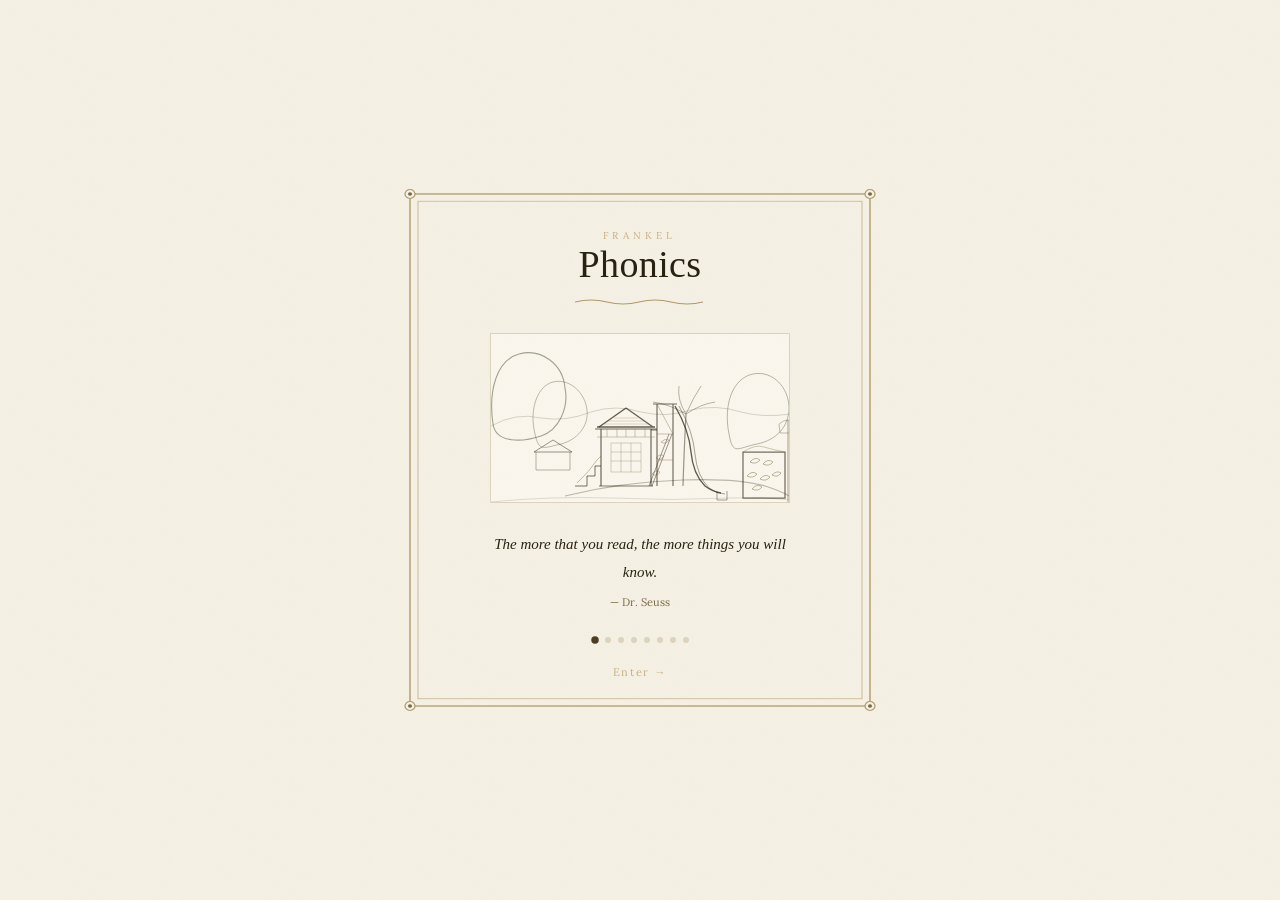
==== commit 01190fdd: "Fix entry point: splash is now index.html for GitHub Pages Renamed splash.html → index.html so GitHu" ====
--- a/index.html
+++ b/index.html
@@ -2,40 +2,31 @@
 <html lang="en">
 <head>
 <meta charset="UTF-8">
-<meta name="viewport" content="width=device-width, initial-scale=1.0, user-scalable=no">
-<meta name="theme-color" content="#ece5d0">
-<meta name="apple-mobile-web-app-capable" content="yes">
-<meta name="apple-mobile-web-app-status-bar-style" content="default">
-<meta name="apple-mobile-web-app-title" content="Frankel Phonics">
-<meta name="description" content="Daily Jolly Phonics lesson planner">
+<meta name="viewport" content="width=device-width, initial-scale=1.0">
+<title>Frankel Phonics</title>
 <link rel="manifest" href="manifest.json">
 <link rel="preconnect" href="https://fonts.googleapis.com">
-<link href="https://fonts.googleapis.com/css2?family=IM+Fell+English:ital@0;1&family=Lora:ital,wght@0,400;0,500;0,600;1,400;1,500&family=Caveat:wght@400;500;600&display=swap" rel="stylesheet">
-<title>Frankel Phonics</title>
+<link href="https://fonts.googleapis.com/css2?family=IM+Fell+English:ital@0;1&family=Lora:ital,wght@0,400;0,500;0,600;1,400;1,500&display=swap" rel="stylesheet">
 <style>
 *, *::before, *::after { box-sizing: border-box; margin: 0; padding: 0; }
 
 :root {
-  --p0:          #faf6ed;
-  --p1:          #f5f0e4;
-  --p2:          #ece5d0;
-  --p3:          #ddd4be;
-  --p4:          #c8bc9e;
-  --ink:         #26200f;
-  --ink-2:       #4a3c22;
-  --ink-3:       #7a6840;
-  --ink-4:       #a8956a;
-  --ink-5:       #c8b080;
-  --font-serif:  'Lora', serif;
-  --font-disp:   'IM Fell English', serif;
-  --font-script: 'Caveat', cursive;
+  --p0:    #faf6ed;
+  --p1:    #f5f0e4;
+  --p2:    #ece5d0;
+  --p3:    #ddd4be;
+  --p4:    #c8bc9e;
+  --ink:   #26200f;
+  --ink-2: #4a3c22;
+  --ink-3: #7a6840;
+  --ink-4: #a8956a;
+  --ink-5: #c8b080;
 }
 
 html, body {
-  height: 100%; width: 100%;
+  width: 100%; height: 100%;
   background: var(--p1);
-  color: var(--ink);
-  font-family: var(--font-serif);
+  font-family: 'Lora', serif;
   -webkit-font-smoothing: antialiased;
   overflow: hidden;
 }
@@ -47,862 +38,365 @@
   background-image: url("data:image/svg+xml,%3Csvg xmlns='http://www.w3.org/2000/svg' width='200' height='200'%3E%3Cfilter id='n'%3E%3CfeTurbulence type='fractalNoise' baseFrequency='0.75' numOctaves='4' stitchTiles='stitch'/%3E%3C/filter%3E%3Crect width='200' height='200' filter='url(%23n)' opacity='0.025'/%3E%3C/svg%3E");
 }
 
-/* ── Shell ──────────────────────────────────────────────── */
-#shell {
+#veil {
+  position: fixed; inset: 0; z-index: 10000;
+  background: var(--p1);
+  opacity: 0;
+  pointer-events: none;
+  transition: opacity 0.9s ease;
+}
+#veil.show { opacity: 1; pointer-events: auto; }
+
+#scene {
   display: flex;
-  flex-direction: column;
+  align-items: center;
+  justify-content: center;
   height: 100dvh;
-  max-width: 430px;
-  margin: 0 auto;
-  overflow: hidden;
+  padding: 20px 16px;
+}
+
+#card {
   position: relative;
-  animation: shellIn 0.45s ease both;
-}
-
-@keyframes shellIn { from { opacity: 0; } to { opacity: 1; } }
-
-/* ── Header ─────────────────────────────────────────────── */
-#header {
-  flex-shrink: 0;
-  height: 50px;
-  background: var(--p2);
-  border-bottom: 1px solid var(--p4);
-  display: grid;
-  grid-template-columns: 1fr auto 1fr;
-  align-items: center;
-  padding: 0 20px;
-  position: relative;
-  z-index: 20;
-}
-
-.hdr-left  { display: flex; align-items: center; }
-.hdr-mid   { text-align: center; }
-.hdr-right { display: flex; align-items: center; justify-content: flex-end; gap: 8px; }
-
-.hdr-back {
-  font-family: var(--font-serif);
-  font-size: 11px;
-  letter-spacing: 0.06em;
-  color: var(--ink-3);
-  text-decoration: none;
-  transition: color 0.2s;
-}
-.hdr-back:hover { color: var(--ink); }
-
-.hdr-wordmark {
-  font-family: var(--font-disp);
-  font-size: 15px;
-  color: var(--ink);
-  letter-spacing: 0.02em;
-  white-space: nowrap;
-}
-
-.hdr-counter {
-  font-family: var(--font-serif);
-  font-size: 10.5px;
-  letter-spacing: 0.08em;
-  color: var(--ink-3);
-  white-space: nowrap;
-}
-
-.hdr-sep {
-  font-size: 10px;
-  color: var(--p4);
-}
-
-.hdr-lib {
-  font-family: var(--font-serif);
-  font-size: 11px;
-  letter-spacing: 0.06em;
-  color: var(--ink-3);
-  background: none;
-  border: none;
-  cursor: pointer;
-  padding: 0;
-  transition: color 0.2s;
-}
-.hdr-lib:hover { color: var(--ink); }
-
-/* ── Stage ──────────────────────────────────────────────── */
-#stage {
-  flex: 1;
-  overflow: hidden;
-  position: relative;
-}
-
-/* ── Day view ───────────────────────────────────────────── */
-.day-view {
-  position: absolute;
-  inset: 0 0 52px 0;
-  overflow-y: auto;
-  overflow-x: hidden;
-  -webkit-overflow-scrolling: touch;
-}
-.day-view::-webkit-scrollbar { display: none; }
-
-.enter-right { animation: slideInR  0.30s cubic-bezier(0.22,0.61,0.36,1) both; }
-.enter-left  { animation: slideInL  0.30s cubic-bezier(0.22,0.61,0.36,1) both; }
-.exit-left   { animation: slideOutL 0.26s cubic-bezier(0.55,0,1,0.45) both; pointer-events: none; }
-.exit-right  { animation: slideOutR 0.26s cubic-bezier(0.55,0,1,0.45) both; pointer-events: none; }
-
-@keyframes slideInR  { from { transform: translateX(100%);  } to { transform: translateX(0); } }
-@keyframes slideInL  { from { transform: translateX(-100%); } to { transform: translateX(0); } }
-@keyframes slideOutL { from { transform: translateX(0); } to { transform: translateX(-100%); } }
-@keyframes slideOutR { from { transform: translateX(0); } to { transform: translateX(100%); } }
-
-/* ── Sound hero ─────────────────────────────────────────── */
-.sound-hero {
-  background: var(--p2);
-  border-bottom: 1px solid var(--p4);
-  padding: 28px 24px 26px;
+  width: min(480px, 100%);
   display: flex;
   flex-direction: column;
   align-items: center;
-  animation: heroIn 0.5s ease both;
-}
-
-@keyframes heroIn {
-  from { opacity: 0; transform: translateY(-6px); }
-  to   { opacity: 1; transform: translateY(0); }
-}
-
-.hero-eyebrow {
-  font-family: var(--font-serif);
-  font-size: 9.5px;
-  letter-spacing: 0.3em;
-  text-transform: uppercase;
-  color: var(--ink-4);
-  margin-bottom: 20px;
-}
-
-.initial-box {
-  width: 156px;
-  height: 156px;
-  position: relative;
-  display: flex;
-  align-items: center;
-  justify-content: center;
-  margin-bottom: 18px;
-}
-
-.initial-box::before {
-  content: '';
+  padding: 44px 40px 36px;
+  background: var(--p1);
+}
+
+#ms-border {
   position: absolute;
   inset: 0;
-  border: 1.5px solid var(--ink-2);
-}
-
-.initial-box::after {
-  content: '';
-  position: absolute;
-  inset: 5px;
-  border: 0.75px solid var(--ink-4);
-  opacity: 0.5;
-}
-
-.corner {
-  position: absolute;
-  width: 11px;
-  height: 11px;
-  z-index: 2;
-}
-.corner-tl { top: -1px; left: -1px;  border-top: 2px solid var(--ink); border-left:  2px solid var(--ink); }
-.corner-tr { top: -1px; right: -1px; border-top: 2px solid var(--ink); border-right: 2px solid var(--ink); }
-.corner-bl { bottom: -1px; left: -1px;  border-bottom: 2px solid var(--ink); border-left:  2px solid var(--ink); }
-.corner-br { bottom: -1px; right: -1px; border-bottom: 2px solid var(--ink); border-right: 2px solid var(--ink); }
-
-.initial-hatch {
-  position: absolute;
-  inset: 0;
-  overflow: hidden;
-  z-index: 0;
-}
-.initial-hatch svg { width: 100%; height: 100%; }
-
-.initial-letter {
-  font-family: var(--font-disp);
-  font-size: 96px;
-  color: var(--ink);
-  line-height: 1;
+  width: 100%; height: 100%;
+  pointer-events: none;
+  overflow: visible;
+}
+
+#content {
   position: relative;
-  z-index: 3;
-  letter-spacing: -0.02em;
-  animation: letterIn 0.55s cubic-bezier(0.34,1.56,0.64,1) both;
-  animation-delay: 0.08s;
-}
-.initial-letter.two-char   { font-size: 68px; }
-.initial-letter.three-char { font-size: 52px; }
-
-@keyframes letterIn {
-  from { opacity: 0; transform: scale(0.82); }
-  to   { opacity: 1; transform: scale(1); }
-}
-
-.hero-phoneme {
-  font-family: var(--font-disp);
-  font-style: italic;
-  font-size: 18px;
-  color: var(--ink-2);
-  margin-bottom: 10px;
-  letter-spacing: 0.02em;
-}
-
-.hero-keywords {
-  display: flex;
-  flex-wrap: wrap;
-  justify-content: center;
-}
-
-.hero-keyword {
-  font-family: var(--font-serif);
-  font-size: 11.5px;
-  color: var(--ink-3);
-  letter-spacing: 0.04em;
-}
-.hero-keyword + .hero-keyword::before {
-  content: '\00a0\00b7\00a0';
-  color: var(--p4);
-}
-
-/* ── Cards ──────────────────────────────────────────────── */
-.cards {
-  padding: 20px 20px 72px;
-  display: flex;
-  flex-direction: column;
-  gap: 14px;
-}
-
-.card {
-  border: 1px solid var(--p3);
-  background: var(--p0);
-  overflow: hidden;
-  animation: cardIn 0.4s ease both;
-}
-.card:nth-child(1) { animation-delay: 0.06s; }
-.card:nth-child(2) { animation-delay: 0.12s; }
-.card:nth-child(3) { animation-delay: 0.18s; }
-
-@keyframes cardIn {
-  from { opacity: 0; transform: translateY(10px); }
-  to   { opacity: 1; transform: translateY(0); }
-}
-
-.card-head {
-  padding: 11px 18px 10px;
-  display: flex;
-  align-items: baseline;
-  gap: 10px;
-  border-bottom: 1px solid var(--p3);
-  background: var(--p1);
-}
-
-.card-label {
-  font-family: var(--font-serif);
-  font-size: 9px;
-  letter-spacing: 0.26em;
-  text-transform: uppercase;
-  color: var(--ink-4);
-  flex-shrink: 0;
-}
-
-.card-type-name {
-  font-family: var(--font-disp);
-  font-style: italic;
-  font-size: 14px;
-  color: var(--ink-2);
-}
-
-.card-body { padding: 16px 18px 20px; }
-
-.card-prose {
-  font-family: var(--font-serif);
-  font-size: 13.5px;
-  line-height: 1.88;
-  color: var(--ink-2);
-}
-.card-prose strong { font-weight: 600; color: var(--ink); }
-.card-prose em     { font-style: italic; color: var(--ink-3); }
-
-/* ── Spelling card ──────────────────────────────────────── */
-.spelling-card .card-body { padding: 6px 0 8px; }
-
-.spelling-row {
-  display: flex;
-  align-items: baseline;
-  gap: 10px;
-  padding: 10px 18px 9px;
-  border-bottom: 1px solid var(--p2);
-  cursor: pointer;
-  transition: background 0.18s;
-  -webkit-tap-highlight-color: transparent;
-  user-select: none;
-}
-.spelling-row:last-child { border-bottom: none; }
-.spelling-row:active { background: var(--p2); }
-.spelling-row.ticked .spelling-word { opacity: 0.28; }
-.spelling-row.ticked .spelling-tick { opacity: 1; }
-.spelling-row.ticked .spelling-line { transform: scaleX(1); }
-
-.spelling-num {
-  font-family: var(--font-serif);
-  font-size: 9px;
-  color: var(--ink-5);
-  min-width: 18px;
-  padding-top: 3px;
-  letter-spacing: 0.04em;
-  flex-shrink: 0;
-}
-
-.spelling-word-wrap { flex: 1; position: relative; }
-
-.spelling-word {
-  font-family: var(--font-script);
-  font-size: 28px;
-  font-weight: 500;
-  color: var(--ink);
-  line-height: 1.15;
-  display: block;
-  transition: opacity 0.22s;
-}
-
-.spelling-rule {
-  display: block;
-  width: 100%;
-  height: 1px;
-  background: var(--p3);
-  margin-top: 2px;
-  position: relative;
-}
-
-.spelling-line {
-  position: absolute;
-  top: 0; left: 0;
-  width: 100%; height: 1px;
-  background: var(--ink-3);
-  transform: scaleX(0);
-  transform-origin: left;
-  transition: transform 0.28s ease;
-}
-
-.spelling-tick {
-  font-family: var(--font-serif);
-  font-size: 11px;
-  color: var(--ink-2);
-  opacity: 0;
-  transition: opacity 0.22s;
-  flex-shrink: 0;
-  padding-top: 3px;
-}
-
-/* ── Nav bar ────────────────────────────────────────────── */
-#navbar {
-  position: absolute;
-  bottom: 0; left: 0; right: 0;
-  height: 52px;
-  background: var(--p2);
-  border-top: 1px solid var(--p4);
-  display: flex;
-  align-items: center;
-  justify-content: space-between;
-  padding: 0 22px;
-  padding-bottom: env(safe-area-inset-bottom, 0px);
-  z-index: 20;
-}
-
-.nav-btn {
-  font-family: var(--font-serif);
-  font-size: 11px;
-  letter-spacing: 0.08em;
-  color: var(--ink-3);
-  background: none;
-  border: none;
-  cursor: pointer;
-  padding: 8px 0;
-  transition: color 0.2s;
-  -webkit-tap-highlight-color: transparent;
-}
-.nav-btn:hover { color: var(--ink); }
-.nav-btn:disabled { opacity: 0.22; cursor: default; }
-
-.nav-hint {
-  font-family: var(--font-serif);
-  font-size: 9.5px;
-  letter-spacing: 0.12em;
-  color: var(--ink-5);
-  text-transform: uppercase;
-}
-
-/* ── Worksheet library overlay ──────────────────────────── */
-#libOverlay {
-  position: fixed;
-  inset: 0;
-  z-index: 50;
-  background: var(--p1);
-  display: flex;
-  flex-direction: column;
-  transform: translateY(100%);
-  transition: transform 0.35s cubic-bezier(0.22,0.61,0.36,1);
-}
-#libOverlay.open { transform: translateY(0); }
-
-.lib-hdr {
-  flex-shrink: 0;
-  height: 50px;
-  background: var(--p2);
-  border-bottom: 1px solid var(--p4);
-  display: flex;
-  align-items: center;
-  justify-content: space-between;
-  padding: 0 20px;
-}
-
-.lib-hdr-title {
-  font-family: var(--font-disp);
-  font-size: 15px;
-  color: var(--ink);
-}
-
-.lib-close {
-  font-family: var(--font-serif);
-  font-size: 11px;
-  letter-spacing: 0.08em;
-  color: var(--ink-3);
-  background: none;
-  border: none;
-  cursor: pointer;
-  padding: 0;
-  transition: color 0.2s;
-}
-.lib-close:hover { color: var(--ink); }
-
-.lib-scroll {
-  flex: 1;
-  overflow-y: auto;
-  padding: 16px 16px 32px;
-}
-.lib-scroll::-webkit-scrollbar { display: none; }
-
-.ws-grid {
-  display: grid;
-  grid-template-columns: 1fr 1fr;
-  gap: 10px;
-}
-
-.ws-card {
-  border: 1px solid var(--p3);
-  background: var(--p0);
-  cursor: pointer;
-  overflow: hidden;
-  transition: border-color 0.15s;
-  -webkit-tap-highlight-color: transparent;
-}
-.ws-card:hover  { border-color: var(--p4); }
-.ws-card:active { opacity: 0.75; }
-
-.ws-thumb {
-  width: 100%;
-  aspect-ratio: 3/4;
-  object-fit: cover;
-  object-position: top;
-  display: block;
-  background: var(--p2);
-}
-
-.ws-info { padding: 8px 10px 10px; }
-
-.ws-title {
-  font-family: var(--font-disp);
-  font-style: italic;
-  font-size: 13px;
-  color: var(--ink-2);
-  line-height: 1.3;
-  margin-bottom: 2px;
-}
-
-.ws-desc {
-  font-family: var(--font-serif);
-  font-size: 10px;
-  color: var(--ink-3);
-  line-height: 1.4;
-}
-
-/* ── Lightbox ───────────────────────────────────────────── */
-#lightbox {
-  position: fixed;
-  inset: 0;
-  z-index: 100;
-  background: rgba(38,32,15,0.92);
+  z-index: 1;
   display: flex;
   flex-direction: column;
   align-items: center;
-  overflow-y: auto;
-  padding: 16px;
-}
-#lightbox.hidden { display: none; }
-
-.lb-close {
-  position: fixed;
-  top: 12px; right: 16px;
-  font-family: var(--font-serif);
+  gap: 22px;
+  width: 100%;
+}
+
+.wm { text-align: center; }
+
+.wm-sup {
+  font-family: 'Lora', serif;
+  font-size: 10px;
+  letter-spacing: 0.42em;
+  text-transform: uppercase;
+  color: var(--ink-5);
+  margin-bottom: 3px;
+}
+
+.wm-main {
+  font-family: 'IM Fell English', serif;
+  font-size: 38px;
+  color: var(--ink);
+  line-height: 1;
+  margin-bottom: 8px;
+  letter-spacing: 0.01em;
+}
+
+.sketch-panel {
+  width: 300px;
+  height: 170px;
+  background: var(--p0);
+  border: 1px solid var(--p3);
+  overflow: hidden;
+  flex-shrink: 0;
+}
+
+.quote-area {
+  text-align: center;
+  min-height: 90px;
+  display: flex;
+  flex-direction: column;
+  align-items: center;
+  justify-content: center;
+}
+
+.quote-text {
+  font-family: 'IM Fell English', serif;
+  font-style: italic;
+  font-size: 15px;
+  color: var(--ink);
+  line-height: 1.85;
+  max-width: 320px;
+  transition: opacity 0.7s ease, transform 0.7s ease;
+}
+.quote-text.out { opacity: 0; transform: translateY(-6px); }
+
+.quote-author {
+  font-family: 'Lora', serif;
   font-size: 11px;
-  letter-spacing: 0.1em;
-  color: var(--p1);
-  background: rgba(38,32,15,0.5);
-  border: 1px solid rgba(200,188,158,0.3);
-  padding: 5px 12px;
+  color: var(--ink-3);
+  margin-top: 9px;
+  transition: opacity 0.7s ease;
+}
+.quote-author.out { opacity: 0; }
+
+.dots {
+  display: flex;
+  gap: 7px;
+  align-items: center;
+}
+
+.dot {
+  width: 6px; height: 6px;
+  border-radius: 50%;
+  background: var(--p3);
+  border: none;
+  padding: 0;
   cursor: pointer;
-  z-index: 101;
-  transition: background 0.2s;
-}
-.lb-close:hover { background: rgba(38,32,15,0.8); }
-
-.lb-label {
-  color: var(--p1);
-  font-family: var(--font-serif);
+  transition: background 0.2s, transform 0.2s;
+}
+.dot.active { background: var(--ink-2); transform: scale(1.25); }
+
+.enter-btn {
+  font-family: 'Lora', serif;
   font-size: 11px;
-  letter-spacing: 0.05em;
-  text-align: center;
-  margin: 48px 0 12px;
-  padding: 0 40px;
-  line-height: 1.4;
-}
-
-.lb-img {
-  width: 100%;
-  max-width: 700px;
-  display: block;
-}
+  letter-spacing: 0.15em;
+  color: var(--ink-5);
+  cursor: pointer;
+  background: none;
+  border: none;
+  padding: 0;
+  transition: color 0.2s;
+}
+.enter-btn:hover { color: var(--ink-2); }
 </style>
 </head>
 <body>
-<div id="shell">
-
-  <header id="header">
-    <div class="hdr-left">
-      <a class="hdr-back" href="dashboard.html">&#8592; Dashboard</a>
+<div id="veil"></div>
+<div id="scene">
+  <div id="card">
+
+    <svg id="ms-border" viewBox="0 0 480 590" xmlns="http://www.w3.org/2000/svg" preserveAspectRatio="none" aria-hidden="true">
+      <rect x="10" y="10" width="460" height="570" fill="none" stroke="#b0996a" stroke-width="1.4"/>
+      <rect x="18" y="18" width="444" height="554" fill="none" stroke="#b0996a" stroke-width="0.6"/>
+      <circle cx="10"  cy="10"  r="5" fill="#f5f0e4" stroke="#b0996a" stroke-width="1.2"/>
+      <circle cx="10"  cy="10"  r="2" fill="#7a6840"/>
+      <circle cx="470" cy="10"  r="5" fill="#f5f0e4" stroke="#b0996a" stroke-width="1.2"/>
+      <circle cx="470" cy="10"  r="2" fill="#7a6840"/>
+      <circle cx="10"  cy="580" r="5" fill="#f5f0e4" stroke="#b0996a" stroke-width="1.2"/>
+      <circle cx="10"  cy="580" r="2" fill="#7a6840"/>
+      <circle cx="470" cy="580" r="5" fill="#f5f0e4" stroke="#b0996a" stroke-width="1.2"/>
+      <circle cx="470" cy="580" r="2" fill="#7a6840"/>
+    </svg>
+
+    <div id="content">
+
+      <div class="wm">
+        <div class="wm-sup">Frankel</div>
+        <div class="wm-main">Phonics</div>
+        <svg width="130" height="10" viewBox="0 0 130 10" fill="none" xmlns="http://www.w3.org/2000/svg" aria-hidden="true">
+          <path d="M0,5 Q16,1 32,5 Q48,9 64,5 Q80,1 96,5 Q112,9 128,5" stroke="#b0996a" stroke-width="1.1"/>
+        </svg>
+      </div>
+
+      <div class="sketch-panel">
+        <svg viewBox="0 0 300 170" xmlns="http://www.w3.org/2000/svg" width="300" height="170" aria-hidden="true">
+          <style>
+            .d {
+              fill: none;
+              stroke-dasharray: 100;
+              stroke-dashoffset: 100;
+              animation: dp 2.4s cubic-bezier(0.4,0,0.2,1) forwards;
+            }
+            @keyframes dp { to { stroke-dashoffset: 0; } }
+          </style>
+
+          <!-- background foliage horizon -->
+          <path class="d" d="M 0,92 Q 25,78 50,84 Q 75,88 100,78 Q 125,70 150,78 Q 175,84 200,76 Q 225,70 250,78 Q 272,84 300,80" stroke="#546040" stroke-width="0.8" pathLength="100" opacity="0.30" style="animation-delay:0s"/>
+
+          <!-- left large tree canopy -->
+          <path class="d" d="M 2,90 C -3,56 6,26 28,20 C 50,14 72,30 74,54 C 78,74 68,96 50,102 C 32,108 5,110 2,90 Z" stroke="#546040" stroke-width="1.1" pathLength="100" opacity="0.55" style="animation-delay:0.12s"/>
+
+          <!-- left secondary tree -->
+          <path class="d" d="M 44,100 C 38,76 46,52 62,48 C 78,44 94,58 96,76 C 98,92 86,106 70,110 C 52,114 48,118 44,100 Z" stroke="#546040" stroke-width="0.9" pathLength="100" opacity="0.44" style="animation-delay:0.28s"/>
+
+          <!-- right trees -->
+          <path class="d" d="M 238,100 C 232,70 242,44 262,40 C 282,36 298,54 298,74 C 298,92 286,106 266,110 C 246,114 242,122 238,100 Z" stroke="#546040" stroke-width="0.9" pathLength="100" opacity="0.48" style="animation-delay:0.18s"/>
+
+          <!-- gazebo roof -->
+          <path class="d" d="M 43,118 L 62,106 L 81,118 L 43,118" stroke="#3e3020" stroke-width="1.0" pathLength="100" opacity="0.52" style="animation-delay:0.55s"/>
+
+          <!-- gazebo body -->
+          <path class="d" d="M 45,118 L 45,136 L 79,136 L 79,118" stroke="#3e3020" stroke-width="0.85" pathLength="100" opacity="0.42" style="animation-delay:0.68s"/>
+
+          <!-- palm trunk -->
+          <path class="d" d="M 192,152 Q 193,118 195,80" stroke="#3e3020" stroke-width="1.2" pathLength="100" opacity="0.50" style="animation-delay:0.62s"/>
+
+          <!-- palm frond left -->
+          <path class="d" d="M 195,80 Q 178,70 162,68" stroke="#546040" stroke-width="0.95" pathLength="100" opacity="0.48" style="animation-delay:0.80s"/>
+
+          <!-- palm frond upper left -->
+          <path class="d" d="M 195,80 Q 186,66 188,52" stroke="#546040" stroke-width="0.95" pathLength="100" opacity="0.46" style="animation-delay:0.90s"/>
+
+          <!-- palm frond upper right -->
+          <path class="d" d="M 195,80 Q 202,64 210,52" stroke="#546040" stroke-width="0.95" pathLength="100" opacity="0.46" style="animation-delay:1.00s"/>
+
+          <!-- palm frond right -->
+          <path class="d" d="M 195,80 Q 210,70 224,68" stroke="#546040" stroke-width="0.95" pathLength="100" opacity="0.46" style="animation-delay:1.08s"/>
+
+          <!-- ground rubber surface edge -->
+          <path class="d" d="M 74,162 Q 130,148 192,146 Q 246,144 274,152 Q 290,157 300,163" stroke="#584e3c" stroke-width="1.2" pathLength="100" opacity="0.38" style="animation-delay:1.2s"/>
+
+          <!-- foreground path border -->
+          <path class="d" d="M 0,168 Q 60,162 120,164 Q 180,167 240,164 Q 270,162 300,166" stroke="#584e3c" stroke-width="0.7" pathLength="100" opacity="0.25" style="animation-delay:1.32s"/>
+
+          <!-- tower pyramid roof left slope -->
+          <path class="d" d="M 108,93 L 135,74" stroke="#26200f" stroke-width="1.4" pathLength="100" opacity="0.72" style="animation-delay:1.5s"/>
+
+          <!-- tower pyramid roof right slope + base -->
+          <path class="d" d="M 162,93 L 135,74 M 106,93 L 164,93" stroke="#26200f" stroke-width="1.3" pathLength="100" opacity="0.70" style="animation-delay:1.56s"/>
+
+          <!-- roof shingle lines -->
+          <path class="d" d="M 112,90 L 158,90 M 117,87 L 153,87 M 123,84 L 147,84" stroke="#7a6840" stroke-width="0.65" pathLength="100" opacity="0.38" style="animation-delay:1.72s"/>
+
+          <!-- platform top rail -->
+          <path class="d" d="M 104,95 L 166,95" stroke="#26200f" stroke-width="1.1" pathLength="100" opacity="0.65" style="animation-delay:1.62s"/>
+
+          <!-- left post -->
+          <path class="d" d="M 110,95 L 110,152" stroke="#26200f" stroke-width="1.2" pathLength="100" opacity="0.68" style="animation-delay:1.85s"/>
+
+          <!-- right post -->
+          <path class="d" d="M 160,95 L 160,152" stroke="#26200f" stroke-width="1.2" pathLength="100" opacity="0.68" style="animation-delay:1.88s"/>
+
+          <!-- platform floor -->
+          <path class="d" d="M 108,152 L 162,152" stroke="#26200f" stroke-width="1.0" pathLength="100" opacity="0.58" style="animation-delay:2.02s"/>
+
+          <!-- railing mid-bar + balusters -->
+          <path class="d" d="M 106,103 L 164,103 M 116,95 L 116,103 M 126,95 L 126,103 M 135,95 L 135,103 M 144,95 L 144,103 M 154,95 L 154,103" stroke="#7a6840" stroke-width="0.75" pathLength="100" opacity="0.48" style="animation-delay:2.12s"/>
+
+          <!-- activity board + grid -->
+          <path class="d" d="M 120,109 L 120,138 L 150,138 L 150,109 Z M 130,109 L 130,138 M 140,109 L 140,138 M 120,118 L 150,118 M 120,127 L 150,127" stroke="#7a6840" stroke-width="0.7" pathLength="100" opacity="0.42" style="animation-delay:2.28s"/>
+
+          <!-- stairs -->
+          <path class="d" d="M 84,152 L 96,152 L 96,142 L 104,142 L 104,132 L 110,132" stroke="#26200f" stroke-width="1.0" pathLength="100" opacity="0.62" style="animation-delay:2.5s"/>
+
+          <!-- stair handrail -->
+          <path class="d" d="M 86,149 Q 98,138 106,126 L 110,122" stroke="#7a6840" stroke-width="0.85" pathLength="100" opacity="0.50" style="animation-delay:2.6s"/>
+
+          <!-- slide tower posts + platform -->
+          <path class="d" d="M 166,152 L 166,70 M 182,152 L 182,70 M 162,70 L 186,70" stroke="#26200f" stroke-width="1.15" pathLength="100" opacity="0.66" style="animation-delay:2.75s"/>
+
+          <!-- slide tower struts + brace -->
+          <path class="d" d="M 166,100 L 182,100 M 166,126 L 182,126 M 166,70 L 182,100" stroke="#7a6840" stroke-width="0.8" pathLength="100" opacity="0.48" style="animation-delay:2.88s"/>
+
+          <!-- bridge between towers -->
+          <path class="d" d="M 160,96 L 166,96" stroke="#26200f" stroke-width="1.0" pathLength="100" opacity="0.60" style="animation-delay:2.80s"/>
+
+          <!-- climbing ramp -->
+          <path class="d" d="M 158,152 L 178,100 M 161,152 L 181,100" stroke="#26200f" stroke-width="0.9" pathLength="100" opacity="0.50" style="animation-delay:3.0s"/>
+
+          <!-- ramp holds -->
+          <path class="d" d="M 161,140 Q 165,135 169,138 Q 166,143 161,140 M 165,124 Q 169,119 173,122 Q 170,127 165,124 M 170,108 Q 174,104 178,106 Q 175,111 170,108" stroke="#7a6840" stroke-width="0.8" pathLength="100" opacity="0.50" style="animation-delay:3.1s"/>
+
+          <!-- slide main curve -->
+          <path class="d" d="M 184,72 Q 198,96 200,118 Q 202,140 214,152 Q 222,158 230,159" stroke="#26200f" stroke-width="1.35" pathLength="100" opacity="0.72" style="animation-delay:3.22s"/>
+
+          <!-- slide right edge + landing -->
+          <path class="d" d="M 188,72 Q 202,97 204,120 Q 206,142 218,154 Q 226,160 234,160 M 226,157 L 226,166 L 236,166 L 236,157" stroke="#26200f" stroke-width="0.8" pathLength="100" opacity="0.50" style="animation-delay:3.30s"/>
+
+          <!-- climbing wall -->
+          <path class="d" d="M 252,118 L 252,164 L 294,164 L 294,118 Z" stroke="#26200f" stroke-width="1.25" pathLength="100" opacity="0.64" style="animation-delay:3.55s"/>
+
+          <!-- climbing wall top surface -->
+          <path class="d" d="M 252,118 Q 264,110 273,113 Q 283,116 294,118" stroke="#7a6840" stroke-width="0.8" pathLength="100" opacity="0.44" style="animation-delay:3.65s"/>
+
+          <!-- handholds -->
+          <path class="d" d="M 259,128 Q 264,122 269,126 Q 265,131 259,128 M 272,130 Q 277,124 282,128 Q 278,133 272,130 M 256,142 Q 261,136 266,140 Q 262,145 256,142 M 269,145 Q 274,139 279,143 Q 275,148 269,145 M 281,141 Q 286,136 290,139 Q 287,144 281,141 M 261,155 Q 266,149 271,153 Q 267,158 261,155" stroke="#7a6840" stroke-width="0.85" pathLength="100" opacity="0.55" style="animation-delay:3.78s"/>
+
+          <!-- lamp post -->
+          <path class="d" d="M 297,168 L 297,86" stroke="#7a6840" stroke-width="1.2" pathLength="100" opacity="0.52" style="animation-delay:3.60s"/>
+
+          <!-- lamp head -->
+          <path class="d" d="M 288,90 Q 297,82 306,90 L 305,99 L 289,99 Z" stroke="#7a6840" stroke-width="0.9" pathLength="100" opacity="0.48" style="animation-delay:4.10s"/>
+
+        </svg>
+      </div>
+
+      <div class="quote-area">
+        <div class="quote-text" id="quoteText"></div>
+        <div class="quote-author" id="quoteAuthor"></div>
+      </div>
+
+      <div class="dots" id="dots"></div>
+
+      <button class="enter-btn" id="enterBtn">Enter &rarr;</button>
+
     </div>
-    <div class="hdr-mid">
-      <div class="hdr-wordmark">Frankel Phonics</div>
-    </div>
-    <div class="hdr-right">
-      <span class="hdr-counter" id="hdrCounter">Day 1 of 42</span>
-      <span class="hdr-sep">&middot;</span>
-      <button class="hdr-lib" id="libBtn">Library</button>
-    </div>
-  </header>
-
-  <div id="stage"></div>
-
-  <div id="navbar">
-    <button class="nav-btn" id="btnPrev">&#8592; Prev</button>
-    <span class="nav-hint">swipe</span>
-    <button class="nav-btn" id="btnNext">Next &#8594;</button>
-  </div>
-
-</div>
-
-<!-- Worksheet library overlay -->
-<div id="libOverlay">
-  <div class="lib-hdr">
-    <span class="lib-hdr-title">Worksheet Library</span>
-    <button class="lib-close" id="libClose">Close &#8594;</button>
-  </div>
-  <div class="lib-scroll">
-    <div class="ws-grid" id="wsGrid"></div>
   </div>
 </div>
 
-<!-- Lightbox -->
-<div id="lightbox" class="hidden">
-  <button class="lb-close" id="lbClose">Close</button>
-  <div class="lb-label" id="lbLabel"></div>
-  <img class="lb-img" id="lbImg" src="" alt="Worksheet">
-</div>
-
-<script src="curriculum.js"></script>
-<script src="worksheets.js"></script>
 <script>
-/* ── Constants ──────────────────────────────────────────── */
-const DAY_KEY = 'ella_phonics_day';
-
-const GAME_TITLES = {
-  soundHunt:     'Sound Hunt',
-  iSpy:          'I Spy',
-  flashcardFlap: 'Flashcard Flap',
-  clapAndCount:  'Clap & Count',
-  wordBuilding:  'Word Building',
-  drawAndLabel:  'Draw & Label',
-  sillySentences:'Silly Sentences',
-  beatTheClock:  'Beat the Clock'
-};
-
-const WS_TITLES = {
-  traceAndCopy:    'Trace & Copy',
-  fillInBlank:     'Fill in the Blank',
-  sortIt:          'Sort It',
-  pictureWordMatch:'Picture\u2013Word Match',
-  sentenceWriting: 'Sentence Writing',
-  letterHunt:      'Letter Hunt'
-};
-
-function gameText(l) {
-  const { spelling: s, sound: snd, spellingList: words, keywords: keys } = l;
-  switch (l.gameType) {
-    case 'soundHunt':
-      return 'Go on a sound hunt together. Ask Ella to find five things around the house whose name contains the <em>' + snd + '</em> sound. Try: <em>' + keys.slice(0,4).join(', ') + '</em>.';
-    case 'iSpy':
-      return 'Play I Spy using the <em>' + snd + '</em> sound. Take turns \u2014 let Ella be the spy too. Try: <em>' + keys.slice(0,5).join(', ') + '</em>.';
-    case 'flashcardFlap':
-      return 'Write <strong>' + s + '</strong> on a card and flash it to Ella. Take turns: she picks a word, you write it, she reads it back. Words: <em>' + words.join(', ') + '</em>.';
-    case 'clapAndCount':
-      return 'Say each word slowly and clap once per sound, not per letter. <em>rain</em> = 3 claps: /r/\u2013/ai/\u2013/n/. Words: <em>' + words.join(', ') + '</em>.';
-    case 'wordBuilding':
-      return 'Build the spelling list words using letter tiles or paper squares. Mix them up and ask Ella to rebuild. Words: <em>' + words.join(', ') + '</em>.';
-    case 'drawAndLabel':
-      return 'Ask Ella to draw three things with the <em>' + snd + '</em> sound, then write the word beneath each. Ideas: <em>' + keys.slice(0,4).join(', ') + '</em>.';
-    case 'sillySentences':
-      return 'Make up silly sentences together using words from the list. Try: <em>' + words.join(', ') + '</em>.';
-    case 'beatTheClock':
-      return 'Sixty-second timer \u2014 say as many <em>' + snd + '</em> words as possible. Tally them and try to beat the score next time.';
-    default: return '';
-  }
-}
-
-function wsText(l) {
-  const { spelling: s, sound: snd, spellingList: words } = l;
-  switch (l.worksheetType) {
-    case 'traceAndCopy':
-      return 'Write <strong>' + s + '</strong> with a dotted outline for Ella to trace three times, then copy three times from memory. Finish with: <em>' + words[0] + '</em> and <em>' + words[1] + '</em>.';
-    case 'fillInBlank':
-      return 'Write four words leaving a blank where <strong>' + s + '</strong> goes. Ella writes the missing letters. Words: <em>' + words.slice(0,4).join(', ') + '</em>.';
-    case 'sortIt':
-      return 'Write eight words \u2014 four with <em>' + snd + '</em>, four without. Ella circles those with today\u2019s sound. Target words: <em>' + words.join(', ') + '</em>.';
-    case 'pictureWordMatch':
-      return 'Draw four pictures from the spelling list. Write the word with <strong>' + s + '</strong> missing. Ella fills the gap. Words: <em>' + words.slice(0,4).join(', ') + '</em>.';
-    case 'sentenceWriting':
-      return 'Ella writes a sentence using a spelling list word. Try: \u201cThe ' + words[0] + '\u2026\u201d or \u201cI can see a ' + words[1] + '\u2026\u201d';
-    case 'letterHunt':
-      return 'Flip through a picture book together, finding every word that contains <strong>' + s + '</strong>. Take turns spotting them.';
-    default: return '';
-  }
-}
-
-function letterClass(spelling) {
-  if (spelling.length >= 3) return 'three-char';
-  if (spelling.length === 2) return 'two-char';
-  return '';
-}
-
-/* ── Build day view ─────────────────────────────────────── */
-function buildView(dayNum) {
-  const lesson = CURRICULUM[dayNum - 1];
-  if (!lesson) return null;
-
-  const view = document.createElement('div');
-  view.className = 'day-view';
-  view.dataset.day = dayNum;
-
-  const hero = document.createElement('div');
-  hero.className = 'sound-hero';
-  hero.innerHTML =
-    '<div class="hero-eyebrow">Day ' + dayNum + '&thinsp;&middot;&thinsp;Group ' + lesson.group + '</div>' +
-    '<div class="initial-box">' +
-      '<div class="corner corner-tl"></div>' +
-      '<div class="corner corner-tr"></div>' +
-      '<div class="corner corner-bl"></div>' +
-      '<div class="corner corner-br"></div>' +
-      '<div class="initial-hatch">' +
-        '<svg viewBox="0 0 156 156" xmlns="http://www.w3.org/2000/svg" preserveAspectRatio="none">' +
-          '<defs>' +
-            '<pattern id="ihL" patternUnits="userSpaceOnUse" width="5" height="5" patternTransform="rotate(42)">' +
-              '<line x1="0" y1="0" x2="0" y2="5" stroke="#4a3c22" stroke-width="0.55" opacity="0.14"/>' +
-            '</pattern>' +
-            '<pattern id="ihR" patternUnits="userSpaceOnUse" width="5" height="5" patternTransform="rotate(138)">' +
-              '<line x1="0" y1="0" x2="0" y2="5" stroke="#4a3c22" stroke-width="0.45" opacity="0.10"/>' +
-            '</pattern>' +
-          '</defs>' +
-          '<rect width="156" height="156" fill="url(#ihL)"/>' +
-          '<rect width="156" height="156" fill="url(#ihR)"/>' +
-        '</svg>' +
-      '</div>' +
-      '<div class="initial-letter ' + letterClass(lesson.spelling) + '">' + lesson.spelling + '</div>' +
-    '</div>' +
-    '<div class="hero-phoneme">' + lesson.sound + '</div>' +
-    '<div class="hero-keywords">' +
-      lesson.keywords.slice(0,4).map(k => '<span class="hero-keyword">' + k + '</span>').join('') +
-    '</div>';
-  view.appendChild(hero);
-
-  const cards = document.createElement('div');
-  cards.className = 'cards';
-
-  /* Game card */
-  const gameCard = document.createElement('section');
-  gameCard.className = 'card';
-  gameCard.innerHTML =
-    '<div class="card-head">' +
-      '<div class="card-label">Game</div>' +
-      '<div class="card-type-name">' + (GAME_TITLES[lesson.gameType] || '') + '</div>' +
-    '</div>' +
-    '<div class="card-body"><p class="card-prose">' + gameText(lesson) + '</p></div>';
-  cards.appendChild(gameCard);
-
-  /* Worksheet card */
-  const wsCard = document.createElement('section');
-  wsCard.className = 'card';
-  wsCard.innerHTML =
-    '<div class="card-head">' +
-      '<div class="card-label">Worksheet</div>' +
-      '<div class="card-type-name">' + (WS_TITLES[lesson.worksheetType] || '') + '</div>' +
-    '</div>' +
-    '<div class="card-body"><p class="card-prose">' + wsText(lesson) + '</p></div>';
-  cards.appendChild(wsCard);
-
-  /* Spelling card */
-  const spellCard = document.createElement('section');
-  spellCard.className = 'card spelling-card';
-  const rows = lesson.spellingList.map((w, i) =>
-    '<div class="spelling-row" data-i="' + i + '">' +
-      '<div class="spelling-num">' + (i + 1) + '.</div>' +
-      '<div class="spelling-word-wrap">' +
-        '<span class="spelling-word">' + w + '</span>' +
-        '<span class="spelling-rule"><span class="spelling-line"></span></span>' +
-      '</div>' +
-      '<div class="spelling-tick">&#10003;</div>' +
-    '</div>'
-  ).join('');
-  spellCard.innerHTML =
-    '<div class="card-head">' +
-      '<div class="card-label">Spelling</div>' +
-      '<div class="card-type-name">' + lesson.spellingList.length + ' words</div>' +
-    '</div>' +
-    '<div class="card-body"><div class="spelling-rows">' + rows + '</div></div>';
-  spellCard.querySelectorAll('.spelling-row').forEach(row => {
-    row.addEventListener('click', () => row.classList.toggle('ticked'));
-  });
-  cards.appendChild(spellCard);
-
-  view.appendChild(cards);
-  return view;
-}
-
-/* ── Navigation ─────────────────────────────────────────── */
-const stage = document.getElementById('stage');
-let currentDay = Math.max(1, Math.min(
-  parseInt(localStorage.getItem(DAY_KEY) || '1', 10),
-  CURRICULUM.length
-));
-let activeView = null;
-let busy = false;
-
-function navigate(newDay, dir) {
-  if (busy) return;
-  newDay = Math.max(1, Math.min(newDay, CURRICULUM.length));
-  if (newDay === currentDay && activeView) return;
-  busy = true;
-  currentDay = newDay;
-  localStorage.setItem(DAY_KEY, String(newDay));
-  updateUI();
-
-  const next = buildView(newDay);
-  next.classList.add(dir === 'fwd' ? 'enter-right' : 'enter-left');
-  stage.appendChild(next);
-
-  if (activeView) {
-    const old = activeView;
-    old.classList.add(dir === 'fwd' ? 'exit-left' : 'exit-right');
-    old.addEventListener('animationend', () => { old.remove(); busy = false; }, { once: true });
-  } else {
-    busy = false;
-  }
-  activeView = next;
-}
-
-function updateUI() {
-  document.getElementById('hdrCounter').textContent = 'Day ' + currentDay + ' of ' + CURRICULUM.length;
-  document.getElementById('btnPrev').disabled = currentDay <= 1;
-  document.getElementById('btnNext').disabled = currentDay >= CURRICULUM.length;
-}
-
-document.getElementById('btnPrev').addEventListener('click', () => navigate(currentDay - 1, 'back'));
-document.getElementById('btnNext').addEventListener('click', () => navigate(currentDay + 1, 'fwd'));
-
-document.addEventListener('keydown', e => {
-  if (e.key === 'ArrowRight') navigate(currentDay + 1, 'fwd');
-  if (e.key === 'ArrowLeft')  navigate(currentDay - 1, 'back');
+const QUOTES = [
+  { text: "The more that you read, the more things you will know.", author: "— Dr. Seuss" },
+  { text: "Reading is to the mind what exercise is to the body.", author: "— Joseph Addison" },
+  { text: "A reader lives a thousand lives before he dies.", author: "— George R.R. Martin" },
+  { text: "Every child deserves a champion — an adult who will never give up on them.", author: "— Rita Pierson" },
+  { text: "Education is not the filling of a bucket, but the lighting of a fire.", author: "— W. B. Yeats" },
+  { text: "Children must be taught how to think, not what to think.", author: "— Margaret Mead" },
+  { text: "Play is the highest form of research.", author: "— Albert Einstein" },
+  { text: "Reading is a passport to countless adventures.", author: "— Mary Pope Osborne" }
+];
+
+const INTERVAL = 4200;
+let current = 0;
+let timer = null;
+
+const quoteText   = document.getElementById('quoteText');
+const quoteAuthor = document.getElementById('quoteAuthor');
+const dotsEl      = document.getElementById('dots');
+
+QUOTES.forEach((_, i) => {
+  const btn = document.createElement('button');
+  btn.className = 'dot' + (i === 0 ? ' active' : '');
+  btn.setAttribute('aria-label', 'Quote ' + (i + 1));
+  btn.addEventListener('click', () => { clearInterval(timer); goTo(i); startTimer(); });
+  dotsEl.appendChild(btn);
 });
 
-/* Touch swipe */
-let tx = 0, ty = 0, moved = false;
-stage.addEventListener('touchstart', e => {
-  tx = e.changedTouches[0].clientX;
-  ty = e.changedTouches[0].clientY;
-  moved = false;
-}, { passive: true });
-stage.addEventListener('touchmove', () => { moved = true; }, { passive: true });
-stage.addEventListener('touchend', e => {
-  if (!moved) return;
-  const dx = e.changedTouches[0].clientX - tx;
-  const dy = e.changedTouches[0].clientY - ty;
-  if (Math.abs(dx) < Math.abs(dy) * 1.4) return;
-  if (dx < -52) navigate(currentDay + 1, 'fwd');
-  else if (dx > 52) navigate(currentDay - 1, 'back');
-}, { passive: true });
-
-/* ── Worksheet library ──────────────────────────────────── */
-const libOverlay = document.getElementById('libOverlay');
-let wsRendered   = false;
-
-function openLibrary() {
-  libOverlay.classList.add('open');
-  if (!wsRendered) {
-    const grid = document.getElementById('wsGrid');
-    WORKSHEETS.forEach(ws => {
-      const card = document.createElement('div');
-      card.className = 'ws-card';
-      card.innerHTML =
-        '<img class="ws-thumb" src="' + ws.file + '" alt="' + ws.title + '" loading="lazy">' +
-        '<div class="ws-info">' +
-          '<div class="ws-title">' + ws.title + '</div>' +
-          '<div class="ws-desc">'  + ws.desc  + '</div>' +
-        '</div>';
-      card.addEventListener('click', () => openLightbox(ws));
-      grid.appendChild(card);
-    });
-    wsRendered = true;
-  }
-}
-
-function closeLibrary() { libOverlay.classList.remove('open'); }
-
-document.getElementById('libBtn').addEventListener('click', openLibrary);
-document.getElementById('libClose').addEventListener('click', closeLibrary);
-
-/* ── Lightbox ───────────────────────────────────────────── */
-const lightbox = document.getElementById('lightbox');
-
-function openLightbox(ws) {
-  document.getElementById('lbImg').src   = ws.file;
-  document.getElementById('lbLabel').textContent = ws.title;
-  lightbox.classList.remove('hidden');
-  document.body.style.overflow = 'hidden';
-}
-
-function closeLightbox() {
-  lightbox.classList.add('hidden');
-  document.body.style.overflow = '';
-}
-
-document.getElementById('lbClose').addEventListener('click', closeLightbox);
-lightbox.addEventListener('click', e => { if (e.target === lightbox) closeLightbox(); });
-
-/* ── Init ───────────────────────────────────────────────── */
-(function init() {
-  const first = buildView(currentDay);
-  stage.appendChild(first);
-  activeView = first;
-  updateUI();
-})();
+function setDots(i) {
+  dotsEl.querySelectorAll('.dot').forEach((d, j) => d.classList.toggle('active', j === i));
+}
+
+function goTo(i) {
+  current = i;
+  quoteText.classList.add('out');
+  quoteAuthor.classList.add('out');
+  setTimeout(() => {
+    quoteText.textContent   = QUOTES[i].text;
+    quoteAuthor.textContent = QUOTES[i].author;
+    quoteText.classList.remove('out');
+    quoteAuthor.classList.remove('out');
+    setDots(i);
+  }, 380);
+}
+
+function startTimer() {
+  timer = setInterval(() => goTo((current + 1) % QUOTES.length), INTERVAL);
+}
+
+quoteText.textContent   = QUOTES[0].text;
+quoteAuthor.textContent = QUOTES[0].author;
+startTimer();
+
+function goToDashboard() {
+  clearInterval(timer);
+  document.getElementById('veil').classList.add('show');
+  setTimeout(() => { window.location.href = 'dashboard.html'; }, 900);
+}
+
+document.getElementById('enterBtn').addEventListener('click', goToDashboard);
+setTimeout(goToDashboard, INTERVAL * 2);
 
 if ('serviceWorker' in navigator) {
   window.addEventListener('load', () => navigator.serviceWorker.register('sw.js').catch(() => {}));
